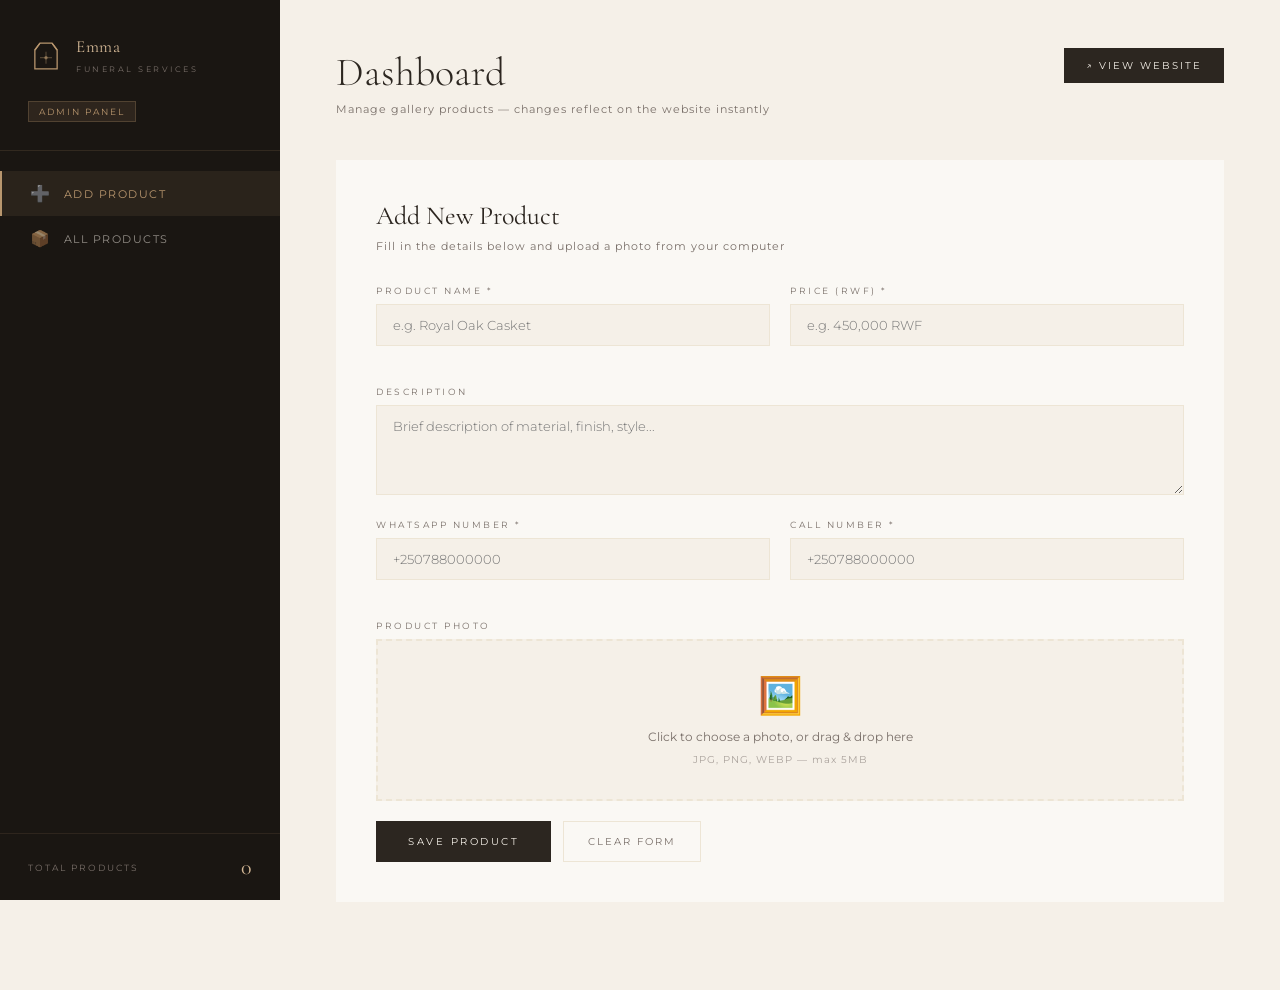
==== admin.html @ 49c73a78 "first commit" ====
<!DOCTYPE html>
<html lang="en">
<head>
<meta charset="UTF-8">
<meta name="viewport" content="width=device-width, initial-scale=1.0">
<title>Admin — Emma Funeral Services</title>
<link href="https://fonts.googleapis.com/css2?family=Cormorant+Garamond:ital,wght@0,300;0,400;0,600;1,300;1,400&family=Montserrat:wght@300;400;500;600&display=swap" rel="stylesheet">
<link rel="stylesheet" href="admin.css">
</head>
<body>

<!-- SIDEBAR -->
<aside>
  <div class="sidebar-top">
    <div class="sidebar-logo">
      <svg viewBox="0 0 42 42" fill="none" xmlns="http://www.w3.org/2000/svg">
        <path d="M14 6 L28 6 L34 14 L34 36 L8 36 L8 14 Z" fill="none" stroke="#b8966e" stroke-width="1.5"/>
        <path d="M8 14 L14 6" stroke="#b8966e" stroke-width="1.5"/>
        <path d="M28 6 L34 14" stroke="#b8966e" stroke-width="1.5"/>
        <line x1="21" y1="16" x2="21" y2="30" stroke="#b8966e" stroke-width="1" opacity="0.5"/>
        <line x1="14" y1="23" x2="28" y2="23" stroke="#b8966e" stroke-width="1" opacity="0.5"/>
        <circle cx="21" cy="23" r="2" fill="#b8966e" opacity="0.6"/>
      </svg>
      <div class="sidebar-logo-text">
        <span>Emma</span>
        <span>Funeral Services</span>
      </div>
    </div>
    <div class="sidebar-badge">Admin Panel</div>
  </div>

  <nav class="sidebar-nav">
    <div class="sidebar-nav-item active" onclick="switchSection('add')"><span>➕</span> Add Product</div>
    <div class="sidebar-nav-item" onclick="switchSection('list')"><span>📦</span> All Products</div>
  </nav>

  <div class="sidebar-stats">
    <div class="stat-row">
      <span class="stat-label">Total Products</span>
      <span class="stat-val" id="stat-count">0</span>
    </div>
  </div>
</aside>

<!-- MAIN -->
<main>
  <div class="main-header">
    <div>
      <h1>Dashboard</h1>
      <p>Manage gallery products — changes reflect on the website instantly</p>
    </div>
    <a class="view-site-btn" href="index.html" target="_blank">↗ View Website</a>
  </div>

  <!-- ADD PRODUCT SECTION -->
  <div class="section active" id="section-add">
    <div class="form-card">
      <h2>Add New Product</h2>
      <p class="subtitle">Fill in the details below and upload a photo from your computer</p>

      <div class="form-row">
        <div class="fg"><label>Product Name *</label><input type="text" id="f-name" placeholder="e.g. Royal Oak Casket"></div>
        <div class="fg"><label>Price (RWF) *</label><input type="text" id="f-price" placeholder="e.g. 450,000 RWF"></div>
      </div>

      <div class="fg"><label>Description</label><textarea id="f-desc" placeholder="Brief description of material, finish, style..."></textarea></div>

      <div class="form-row">
        <div class="fg"><label>WhatsApp Number *</label><input type="text" id="f-wa" placeholder="+250788000000"></div>
        <div class="fg"><label>Call Number *</label><input type="text" id="f-tel" placeholder="+250788000000"></div>
      </div>

      <div class="fg">
        <label>Product Photo</label>
        <div class="img-upload-area" id="upload-area">
          <input type="file" id="f-img" accept="image/*" onchange="handleImageUpload(this)">
          <span class="img-upload-icon">🖼️</span>
          <p>Click to choose a photo, or drag &amp; drop here</p>
          <small>JPG, PNG, WEBP — max 5MB</small>
        </div>
        <div class="img-preview-wrap" id="preview-wrap">
          <img id="preview-img" src="" alt="Preview">
          <button class="img-remove-btn" onclick="clearImage()">✕</button>
        </div>
      </div>

      <div class="form-actions">
        <button class="btn-save" onclick="saveProduct()">Save Product</button>
        <button class="btn-clear" onclick="clearForm()">Clear Form</button>
      </div>
      <div class="toast" id="toast"></div>
    </div>
  </div>

  <!-- PRODUCT LIST SECTION -->
  <div class="section" id="section-list">
    <div class="products-table">
      <div class="products-table-head">
        <div>Photo</div>
        <div>Name</div>
        <div>Price</div>
        <div>Contact</div>
        <div>Actions</div>
      </div>
      <div id="product-rows"></div>
    </div>
  </div>
</main>

<script>
  let imgBase64 = null;

  // ── Storage ──
  function getProducts() { return JSON.parse(localStorage.getItem('emma_products') || '[]'); }
  function saveProducts(arr) { localStorage.setItem('emma_products', JSON.stringify(arr)); updateStats(); }
  function updateStats() { document.getElementById('stat-count').textContent = getProducts().length; }

  // ── Sidebar ──
  function switchSection(id) {
    document.querySelectorAll('.sidebar-nav-item').forEach(el => el.classList.remove('active'));
    document.querySelectorAll('.section').forEach(el => el.classList.remove('active'));
    event.currentTarget.classList.add('active');
    document.getElementById('section-' + id).classList.add('active');
    if (id === 'list') renderList();
  }

  // ── Image Upload ──
  function handleImageUpload(input) {
    const file = input.files[0];
    if (!file) return;
    if (file.size > 5 * 1024 * 1024) { showToast('Image too large — max 5MB.', 'error'); return; }
    const reader = new FileReader();
    reader.onload = e => {
      imgBase64 = e.target.result;
      document.getElementById('preview-img').src = imgBase64;
      document.getElementById('preview-wrap').style.display = 'block';
      document.getElementById('upload-area').style.display = 'none';
    };
    reader.readAsDataURL(file);
  }

  function clearImage() {
    imgBase64 = null;
    document.getElementById('f-img').value = '';
    document.getElementById('preview-wrap').style.display = 'none';
    document.getElementById('upload-area').style.display = 'block';
  }

  // ── Add Product ──
  function saveProduct() {
    const name  = document.getElementById('f-name').value.trim();
    const price = document.getElementById('f-price').value.trim();
    const desc  = document.getElementById('f-desc').value.trim();
    const wa    = document.getElementById('f-wa').value.trim();
    const tel   = document.getElementById('f-tel').value.trim();

    if (!name || !price) { showToast('Name and Price are required.', 'error'); return; }
    if (!wa || !tel)      { showToast('Please enter WhatsApp and Call numbers.', 'error'); return; }

    const products = getProducts();
    products.push({ name, price, desc, img: imgBase64 || null, wa, tel, id: Date.now() });
    saveProducts(products);
    showToast('✓  Product saved successfully!', 'success');
    clearForm();
  }

  function clearForm() {
    ['f-name','f-price','f-desc','f-wa','f-tel'].forEach(id => document.getElementById(id).value = '');
    clearImage();
  }

  function showToast(msg, type) {
    const t = document.getElementById('toast');
    t.textContent = msg;
    t.className = 'toast ' + type;
    t.style.display = 'block';
    setTimeout(() => t.style.display = 'none', 3500);
  }

  // ── Product List ──
  function renderList() {
    const products = getProducts();
    const container = document.getElementById('product-rows');
    if (!products.length) {
      container.innerHTML = '<div class="empty-list"><p>No products added yet.</p></div>';
      return;
    }
    container.innerHTML = products.map((p, i) => `
      <div class="product-row">
        <div>${p.img ? `<img class="product-thumb" src="${p.img}" alt="${p.name}">` : '<div class="product-thumb-empty">⚰</div>'}</div>
        <div class="row-name">${p.name}<small>${p.desc ? p.desc.slice(0, 60) + (p.desc.length > 60 ? '…' : '') : '—'}</small></div>
        <div class="row-price">${p.price}</div>
        <div class="row-contact">📞 ${p.tel}<br>💬 ${p.wa}</div>
        <div class="row-actions"><button class="del-btn" onclick="deleteProduct(${i})">Delete</button></div>
      </div>`).join('');
  }

  function deleteProduct(i) {
    if (!confirm('Delete this product? This cannot be undone.')) return;
    const products = getProducts();
    products.splice(i, 1);
    saveProducts(products);
    renderList();
  }

  // drag & drop
  const ua = document.getElementById('upload-area');
  ua.addEventListener('dragover', e => { e.preventDefault(); ua.classList.add('drag-over'); });
  ua.addEventListener('dragleave', () => ua.classList.remove('drag-over'));
  ua.addEventListener('drop', e => {
    e.preventDefault(); ua.classList.remove('drag-over');
    const file = e.dataTransfer.files[0];
    if (file && file.type.startsWith('image/')) {
      const input = document.getElementById('f-img');
      const dt = new DataTransfer(); dt.items.add(file); input.files = dt.files;
      handleImageUpload(input);
    }
  });

  updateStats();
</script>
</body>
</html>
---- admin.css ----
:root {
    --ink: #1a1612; --charcoal: #2c2620; --warm: #3d342b;
    --gold: #b8966e; --gold-light: #d4b896;
    --ivory: #f5f0e8; --ivory-dark: #ede5d5;
    --gray: #7a706a; --white: #faf8f4;
    --red: #a0342a; --green: #3a7a52;
  }
  * { margin:0; padding:0; box-sizing:border-box; }
  body { font-family:'Montserrat',sans-serif; background:var(--ivory); color:var(--ink); min-height:100vh; display:grid; grid-template-columns:280px 1fr; }

  /* SIDEBAR */
  aside {
    background:var(--ink);
    display:flex; flex-direction:column;
    min-height:100vh; position:sticky; top:0; height:100vh; overflow-y:auto;
  }
  .sidebar-top { padding:36px 28px 28px; border-bottom:1px solid rgba(184,150,110,.15); }
  .sidebar-logo { display:flex; align-items:center; gap:12px; margin-bottom:24px; }
  .sidebar-logo svg { width:36px; height:36px; flex-shrink:0; }
  .sidebar-logo-text span:first-child { display:block; font-family:'Cormorant Garamond',serif; font-size:17px; color:var(--gold-light); letter-spacing:.5px; }
  .sidebar-logo-text span:last-child { font-size:8px; letter-spacing:2.5px; color:var(--gray); text-transform:uppercase; }
  .sidebar-badge { display:inline-block; padding:4px 10px; background:rgba(184,150,110,.12); border:1px solid rgba(184,150,110,.25); font-size:9px; letter-spacing:2px; text-transform:uppercase; color:var(--gold); }

  .sidebar-nav { padding:20px 0; flex:1; }
  .sidebar-nav-item { display:flex; align-items:center; gap:12px; padding:13px 28px; font-size:11px; letter-spacing:1.5px; text-transform:uppercase; color:rgba(245,240,232,.55); cursor:pointer; transition:background .2s,color .2s; border-left:2px solid transparent; }
  .sidebar-nav-item:hover { background:rgba(184,150,110,.06); color:var(--ivory); }
  .sidebar-nav-item.active { background:rgba(184,150,110,.1); color:var(--gold); border-left-color:var(--gold); }
  .sidebar-nav-item span { font-size:16px; }

  .sidebar-stats { padding:20px 28px; border-top:1px solid rgba(184,150,110,.12); }
  .stat-row { display:flex; justify-content:space-between; align-items:center; margin-bottom:12px; }
  .stat-row:last-child { margin-bottom:0; }
  .stat-label { font-size:9px; letter-spacing:2px; text-transform:uppercase; color:var(--gray); }
  .stat-val { font-family:'Cormorant Garamond',serif; font-size:22px; color:var(--gold-light); }

  /* MAIN */
  main { padding:48px 56px; }
  .main-header { display:flex; align-items:flex-start; justify-content:space-between; margin-bottom:44px; }
  .main-header h1 { font-family:'Cormorant Garamond',serif; font-size:40px; font-weight:300; color:var(--charcoal); }
  .main-header p { font-size:11px; color:var(--gray); letter-spacing:1px; margin-top:6px; }
  .view-site-btn { padding:11px 22px; background:var(--charcoal); color:var(--ivory); border:none; font-family:'Montserrat',sans-serif; font-size:10px; letter-spacing:2px; text-transform:uppercase; cursor:pointer; text-decoration:none; display:inline-block; transition:background .2s; }
  .view-site-btn:hover { background:var(--ink); }

  /* SECTIONS */
  .section { display:none; }
  .section.active { display:block; }

  /* ADD PRODUCT FORM */
  .form-card { background:var(--white); padding:40px; margin-bottom:40px; }
  .form-card h2 { font-family:'Cormorant Garamond',serif; font-size:26px; font-weight:400; color:var(--charcoal); margin-bottom:8px; }
  .form-card .subtitle { font-size:11px; color:var(--gray); letter-spacing:1px; margin-bottom:32px; }
  .form-row { display:grid; grid-template-columns:1fr 1fr; gap:20px; margin-bottom:20px; }
  .fg { margin-bottom:20px; }
  .fg label { display:block; font-size:9px; letter-spacing:2.5px; text-transform:uppercase; color:var(--gray); margin-bottom:8px; }
  .fg input,.fg textarea { width:100%; padding:12px 16px; background:var(--ivory); border:1px solid var(--ivory-dark); font-family:'Montserrat',sans-serif; font-size:13px; color:var(--ink); outline:none; transition:border-color .2s; font-weight:300; }
  .fg input:focus,.fg textarea:focus { border-color:var(--gold); background:var(--white); }
  .fg textarea { min-height:90px; resize:vertical; }

  /* IMAGE UPLOAD */
  .img-upload-area { border:2px dashed var(--ivory-dark); padding:32px; text-align:center; cursor:pointer; transition:border-color .25s,background .25s; position:relative; background:var(--ivory); }
  .img-upload-area:hover,.img-upload-area.drag-over { border-color:var(--gold); background:rgba(184,150,110,.05); }
  .img-upload-area input[type=file] { position:absolute; inset:0; opacity:0; cursor:pointer; width:100%; height:100%; }
  .img-upload-icon { font-size:36px; margin-bottom:12px; display:block; }
  .img-upload-area p { font-size:12px; color:var(--gray); margin-bottom:4px; }
  .img-upload-area small { font-size:10px; color:rgba(122,112,106,.6); letter-spacing:1px; }
  .img-preview-wrap { margin-top:16px; display:none; position:relative; }
  .img-preview-wrap img { width:100%; max-height:220px; object-fit:cover; display:block; }
  .img-remove-btn { position:absolute; top:8px; right:8px; background:rgba(26,22,18,.7); color:#fff; border:none; width:28px; height:28px; font-size:14px; cursor:pointer; display:flex; align-items:center; justify-content:center; }

  .form-actions { display:flex; gap:12px; margin-top:8px; }
  .btn-save { padding:13px 32px; background:var(--charcoal); color:var(--ivory); border:none; font-family:'Montserrat',sans-serif; font-size:10px; letter-spacing:2.5px; text-transform:uppercase; cursor:pointer; transition:background .25s; }
  .btn-save:hover { background:var(--ink); }
  .btn-clear { padding:13px 24px; background:transparent; color:var(--gray); border:1px solid var(--ivory-dark); font-family:'Montserrat',sans-serif; font-size:10px; letter-spacing:2px; text-transform:uppercase; cursor:pointer; transition:border-color .2s,color .2s; }
  .btn-clear:hover { border-color:var(--gray); color:var(--ink); }

  .toast { display:none; padding:13px 18px; font-size:12px; margin-top:16px; border-left:3px solid; }
  .toast.success { background:rgba(58,122,82,.1); border-color:var(--green); color:var(--green); }
  .toast.error { background:rgba(160,52,42,.1); border-color:var(--red); color:var(--red); }

  /* PRODUCT LIST */
  .products-table { background:var(--white); overflow:hidden; }
  .products-table-head { display:grid; grid-template-columns:70px 1fr 140px 160px 100px; gap:0; background:var(--charcoal); padding:14px 20px; font-size:9px; letter-spacing:2px; text-transform:uppercase; color:rgba(245,240,232,.5); }
  .product-row { display:grid; grid-template-columns:70px 1fr 140px 160px 100px; gap:0; padding:16px 20px; border-bottom:1px solid var(--ivory-dark); align-items:center; transition:background .2s; }
  .product-row:hover { background:var(--ivory); }
  .product-row:last-child { border-bottom:none; }
  .product-thumb { width:52px; height:52px; object-fit:cover; background:var(--ivory-dark); display:block; }
  .product-thumb-empty { width:52px; height:52px; background:var(--ivory-dark); display:flex; align-items:center; justify-content:center; font-size:22px; color:rgba(122,112,106,.3); }
  .row-name { font-family:'Cormorant Garamond',serif; font-size:17px; color:var(--charcoal); padding-right:12px; }
  .row-name small { display:block; font-family:'Montserrat',sans-serif; font-size:10px; color:var(--gray); font-weight:300; margin-top:2px; }
  .row-price { font-size:12px; color:var(--gold); font-weight:500; }
  .row-contact { font-size:10px; color:var(--gray); line-height:1.7; font-weight:300; }
  .row-actions { display:flex; gap:8px; }
  .del-btn { padding:7px 14px; background:transparent; border:1px solid rgba(160,52,42,.3); color:var(--red); font-size:10px; letter-spacing:1px; text-transform:uppercase; cursor:pointer; font-family:'Montserrat',sans-serif; transition:background .2s,color .2s; }
  .del-btn:hover { background:var(--red); color:#fff; border-color:var(--red); }

  .empty-list { padding:60px; text-align:center; }
  .empty-list p { font-family:'Cormorant Garamond',serif; font-size:20px; font-style:italic; color:var(--gray); }
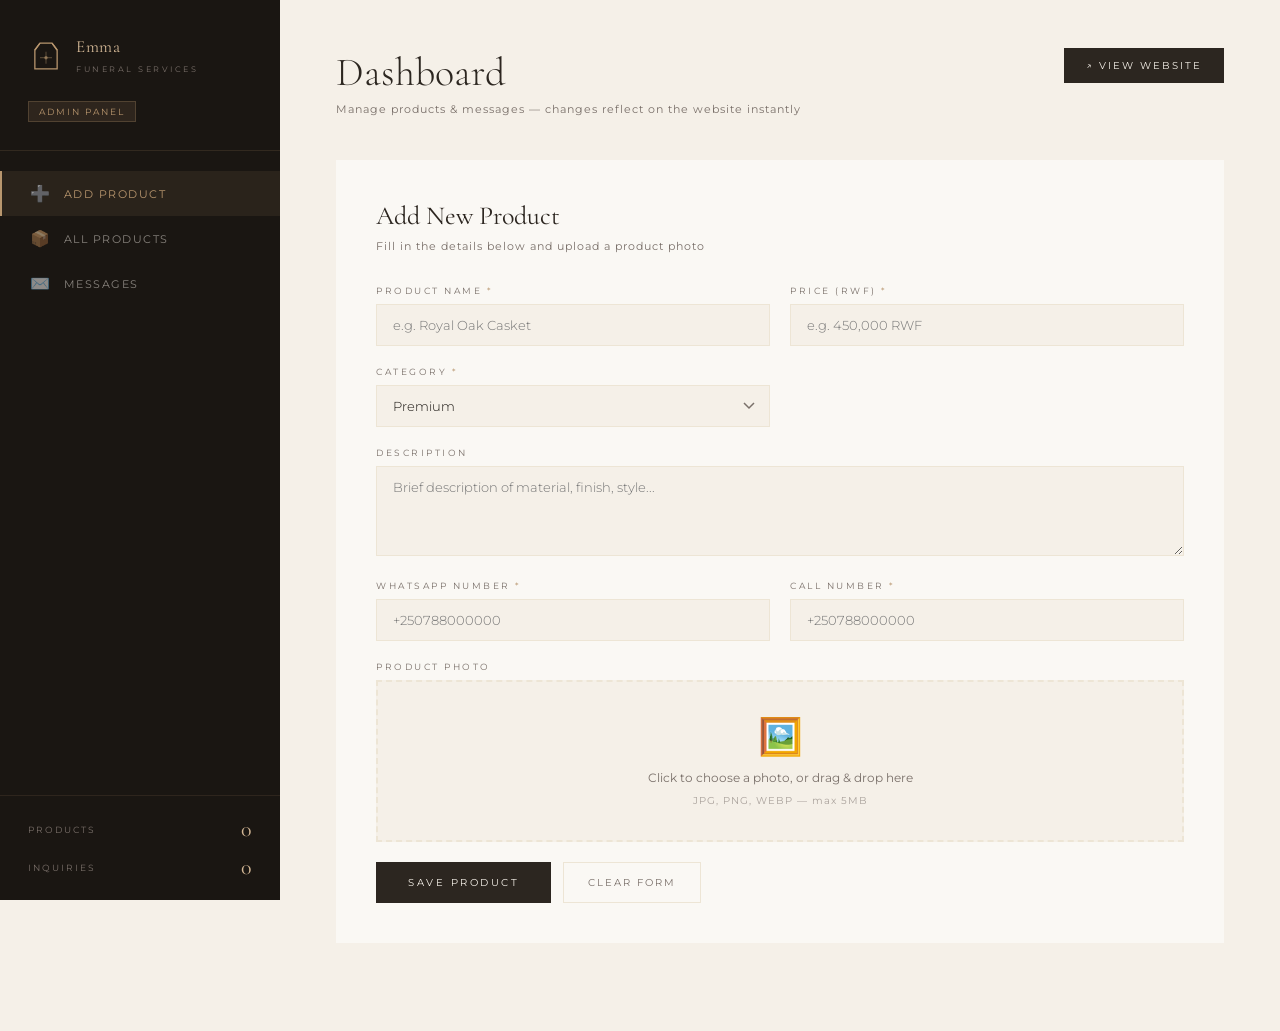
==== commit da388c1c: "Updated website with full functionality" ====
--- a/admin.html
+++ b/admin.html
@@ -9,7 +9,7 @@
 </head>
 <body>
 
-<!-- SIDEBAR -->
+<!-- ════════ SIDEBAR ════════ -->
 <aside>
   <div class="sidebar-top">
     <div class="sidebar-logo">
@@ -30,44 +30,83 @@
   </div>
 
   <nav class="sidebar-nav">
-    <div class="sidebar-nav-item active" onclick="switchSection('add')"><span>➕</span> Add Product</div>
-    <div class="sidebar-nav-item" onclick="switchSection('list')"><span>📦</span> All Products</div>
+    <div class="sidebar-nav-item active" data-section="add" onclick="switchSection('add', this)">
+      <span>➕</span> Add Product
+    </div>
+    <div class="sidebar-nav-item" data-section="list" onclick="switchSection('list', this)">
+      <span>📦</span> All Products
+    </div>
+    <div class="sidebar-nav-item" data-section="messages" onclick="switchSection('messages', this)">
+      <span>✉️</span> Messages
+      <span class="msg-badge" id="msg-badge" style="display:none"></span>
+    </div>
   </nav>
 
   <div class="sidebar-stats">
     <div class="stat-row">
-      <span class="stat-label">Total Products</span>
+      <span class="stat-label">Products</span>
       <span class="stat-val" id="stat-count">0</span>
     </div>
+    <div class="stat-row">
+      <span class="stat-label">Inquiries</span>
+      <span class="stat-val" id="stat-msgs">0</span>
+    </div>
   </div>
 </aside>
 
-<!-- MAIN -->
+<!-- ════════ MAIN ════════ -->
 <main>
   <div class="main-header">
     <div>
       <h1>Dashboard</h1>
-      <p>Manage gallery products — changes reflect on the website instantly</p>
+      <p>Manage products &amp; messages — changes reflect on the website instantly</p>
     </div>
     <a class="view-site-btn" href="index.html" target="_blank">↗ View Website</a>
   </div>
 
-  <!-- ADD PRODUCT SECTION -->
+  <!-- ── ADD PRODUCT ── -->
   <div class="section active" id="section-add">
     <div class="form-card">
       <h2>Add New Product</h2>
-      <p class="subtitle">Fill in the details below and upload a photo from your computer</p>
+      <p class="subtitle">Fill in the details below and upload a product photo</p>
 
       <div class="form-row">
-        <div class="fg"><label>Product Name *</label><input type="text" id="f-name" placeholder="e.g. Royal Oak Casket"></div>
-        <div class="fg"><label>Price (RWF) *</label><input type="text" id="f-price" placeholder="e.g. 450,000 RWF"></div>
-      </div>
-
-      <div class="fg"><label>Description</label><textarea id="f-desc" placeholder="Brief description of material, finish, style..."></textarea></div>
+        <div class="fg">
+          <label>Product Name <span class="req">*</span></label>
+          <input type="text" id="f-name" placeholder="e.g. Royal Oak Casket">
+        </div>
+        <div class="fg">
+          <label>Price (RWF) <span class="req">*</span></label>
+          <input type="text" id="f-price" placeholder="e.g. 450,000 RWF">
+        </div>
+      </div>
 
       <div class="form-row">
-        <div class="fg"><label>WhatsApp Number *</label><input type="text" id="f-wa" placeholder="+250788000000"></div>
-        <div class="fg"><label>Call Number *</label><input type="text" id="f-tel" placeholder="+250788000000"></div>
+        <div class="fg">
+          <label>Category <span class="req">*</span></label>
+          <select id="f-category">
+            <option value="standard">Standard</option>
+            <option value="premium" selected>Premium</option>
+            <option value="luxury">Luxury</option>
+          </select>
+        </div>
+        <div class="fg"><!-- spacer --></div>
+      </div>
+
+      <div class="fg">
+        <label>Description</label>
+        <textarea id="f-desc" placeholder="Brief description of material, finish, style..."></textarea>
+      </div>
+
+      <div class="form-row">
+        <div class="fg">
+          <label>WhatsApp Number <span class="req">*</span></label>
+          <input type="text" id="f-wa" placeholder="+250788000000">
+        </div>
+        <div class="fg">
+          <label>Call Number <span class="req">*</span></label>
+          <input type="text" id="f-tel" placeholder="+250788000000">
+        </div>
       </div>
 
       <div class="fg">
@@ -92,12 +131,13 @@
     </div>
   </div>
 
-  <!-- PRODUCT LIST SECTION -->
+  <!-- ── PRODUCT LIST ── -->
   <div class="section" id="section-list">
     <div class="products-table">
       <div class="products-table-head">
         <div>Photo</div>
         <div>Name</div>
+        <div>Category</div>
         <div>Price</div>
         <div>Contact</div>
         <div>Actions</div>
@@ -105,119 +145,235 @@
       <div id="product-rows"></div>
     </div>
   </div>
+
+  <!-- ── MESSAGES ── -->
+  <div class="section" id="section-messages">
+    <div class="form-card">
+      <h2>Customer Inquiries</h2>
+      <p class="subtitle">Messages submitted via the website contact form</p>
+      <div id="messages-list"></div>
+    </div>
+  </div>
 </main>
 
 <script>
-  let imgBase64 = null;
-
-  // ── Storage ──
-  function getProducts() { return JSON.parse(localStorage.getItem('emma_products') || '[]'); }
-  function saveProducts(arr) { localStorage.setItem('emma_products', JSON.stringify(arr)); updateStats(); }
-  function updateStats() { document.getElementById('stat-count').textContent = getProducts().length; }
-
-  // ── Sidebar ──
-  function switchSection(id) {
-    document.querySelectorAll('.sidebar-nav-item').forEach(el => el.classList.remove('active'));
-    document.querySelectorAll('.section').forEach(el => el.classList.remove('active'));
-    event.currentTarget.classList.add('active');
-    document.getElementById('section-' + id).classList.add('active');
-    if (id === 'list') renderList();
-  }
-
-  // ── Image Upload ──
-  function handleImageUpload(input) {
-    const file = input.files[0];
-    if (!file) return;
-    if (file.size > 5 * 1024 * 1024) { showToast('Image too large — max 5MB.', 'error'); return; }
-    const reader = new FileReader();
-    reader.onload = e => {
-      imgBase64 = e.target.result;
-      document.getElementById('preview-img').src = imgBase64;
-      document.getElementById('preview-wrap').style.display = 'block';
-      document.getElementById('upload-area').style.display = 'none';
-    };
-    reader.readAsDataURL(file);
-  }
-
-  function clearImage() {
-    imgBase64 = null;
-    document.getElementById('f-img').value = '';
-    document.getElementById('preview-wrap').style.display = 'none';
-    document.getElementById('upload-area').style.display = 'block';
-  }
-
-  // ── Add Product ──
-  function saveProduct() {
-    const name  = document.getElementById('f-name').value.trim();
-    const price = document.getElementById('f-price').value.trim();
-    const desc  = document.getElementById('f-desc').value.trim();
-    const wa    = document.getElementById('f-wa').value.trim();
-    const tel   = document.getElementById('f-tel').value.trim();
-
-    if (!name || !price) { showToast('Name and Price are required.', 'error'); return; }
-    if (!wa || !tel)      { showToast('Please enter WhatsApp and Call numbers.', 'error'); return; }
-
-    const products = getProducts();
-    products.push({ name, price, desc, img: imgBase64 || null, wa, tel, id: Date.now() });
-    saveProducts(products);
-    showToast('✓  Product saved successfully!', 'success');
-    clearForm();
-  }
-
-  function clearForm() {
-    ['f-name','f-price','f-desc','f-wa','f-tel'].forEach(id => document.getElementById(id).value = '');
-    clearImage();
-  }
-
-  function showToast(msg, type) {
-    const t = document.getElementById('toast');
-    t.textContent = msg;
-    t.className = 'toast ' + type;
-    t.style.display = 'block';
-    setTimeout(() => t.style.display = 'none', 3500);
-  }
-
-  // ── Product List ──
-  function renderList() {
-    const products = getProducts();
-    const container = document.getElementById('product-rows');
-    if (!products.length) {
-      container.innerHTML = '<div class="empty-list"><p>No products added yet.</p></div>';
-      return;
-    }
-    container.innerHTML = products.map((p, i) => `
-      <div class="product-row">
-        <div>${p.img ? `<img class="product-thumb" src="${p.img}" alt="${p.name}">` : '<div class="product-thumb-empty">⚰</div>'}</div>
-        <div class="row-name">${p.name}<small>${p.desc ? p.desc.slice(0, 60) + (p.desc.length > 60 ? '…' : '') : '—'}</small></div>
-        <div class="row-price">${p.price}</div>
-        <div class="row-contact">📞 ${p.tel}<br>💬 ${p.wa}</div>
-        <div class="row-actions"><button class="del-btn" onclick="deleteProduct(${i})">Delete</button></div>
-      </div>`).join('');
-  }
-
-  function deleteProduct(i) {
-    if (!confirm('Delete this product? This cannot be undone.')) return;
-    const products = getProducts();
-    products.splice(i, 1);
-    saveProducts(products);
-    renderList();
-  }
-
-  // drag & drop
-  const ua = document.getElementById('upload-area');
-  ua.addEventListener('dragover', e => { e.preventDefault(); ua.classList.add('drag-over'); });
-  ua.addEventListener('dragleave', () => ua.classList.remove('drag-over'));
-  ua.addEventListener('drop', e => {
-    e.preventDefault(); ua.classList.remove('drag-over');
-    const file = e.dataTransfer.files[0];
-    if (file && file.type.startsWith('image/')) {
-      const input = document.getElementById('f-img');
-      const dt = new DataTransfer(); dt.items.add(file); input.files = dt.files;
-      handleImageUpload(input);
-    }
+/* ══════════════════════════════════════════════
+   Admin JS — Emma Funeral Services
+══════════════════════════════════════════════ */
+
+let imgBase64 = null;
+
+/* ── Storage ── */
+function getProducts() {
+  return JSON.parse(localStorage.getItem('emma_products') || '[]');
+}
+function saveProducts(arr) {
+  localStorage.setItem('emma_products', JSON.stringify(arr));
+  updateStats();
+}
+
+function getMessages() {
+  return JSON.parse(localStorage.getItem('emma_messages') || '[]');
+}
+
+/* ── Stats ── */
+function updateStats() {
+  const prods = getProducts();
+  const msgs  = getMessages();
+  const unread = msgs.filter(m => !m.read).length;
+
+  document.getElementById('stat-count').textContent = prods.length;
+  document.getElementById('stat-msgs').textContent  = msgs.length;
+
+  const badge = document.getElementById('msg-badge');
+  if (unread > 0) {
+    badge.textContent = unread;
+    badge.style.display = 'inline-block';
+  } else {
+    badge.style.display = 'none';
+  }
+}
+
+/* ── Sidebar Navigation ── */
+function switchSection(id, el) {
+  document.querySelectorAll('.sidebar-nav-item').forEach(i => i.classList.remove('active'));
+  document.querySelectorAll('.section').forEach(s => s.classList.remove('active'));
+  el.classList.add('active');
+  document.getElementById('section-' + id).classList.add('active');
+  if (id === 'list')     renderList();
+  if (id === 'messages') renderMessages();
+}
+
+/* ── Image Upload ── */
+function handleImageUpload(input) {
+  const file = input.files[0];
+  if (!file) return;
+  if (file.size > 5 * 1024 * 1024) {
+    showToast('Image too large — max 5MB.', 'error');
+    return;
+  }
+  const reader = new FileReader();
+  reader.onload = e => {
+    imgBase64 = e.target.result;
+    document.getElementById('preview-img').src = imgBase64;
+    document.getElementById('preview-wrap').style.display = 'block';
+    document.getElementById('upload-area').style.display = 'none';
+  };
+  reader.readAsDataURL(file);
+}
+
+function clearImage() {
+  imgBase64 = null;
+  document.getElementById('f-img').value = '';
+  document.getElementById('preview-wrap').style.display = 'none';
+  document.getElementById('upload-area').style.display = 'block';
+}
+
+/* ── Validation ── */
+function validatePhone(val) {
+  return /^[\d\s\+\-]{7,}$/.test(val);
+}
+
+/* ── Save Product ── */
+function saveProduct() {
+  const name     = document.getElementById('f-name').value.trim();
+  const price    = document.getElementById('f-price').value.trim();
+  const desc     = document.getElementById('f-desc').value.trim();
+  const category = document.getElementById('f-category').value;
+  const wa       = document.getElementById('f-wa').value.trim();
+  const tel      = document.getElementById('f-tel').value.trim();
+
+  // Validation
+  if (!name)                    { showToast('Product name is required.', 'error'); return; }
+  if (!price)                   { showToast('Price is required.', 'error'); return; }
+  if (!wa || !validatePhone(wa)){ showToast('Please enter a valid WhatsApp number.', 'error'); return; }
+  if (!tel || !validatePhone(tel)){ showToast('Please enter a valid call number.', 'error'); return; }
+
+  const products = getProducts();
+  products.push({
+    id: Date.now(),
+    name, price, desc, category,
+    img: imgBase64 || null,
+    wa, tel
   });
-
+  saveProducts(products);
+  showToast('✓  Product saved successfully!', 'success');
+  clearForm();
+}
+
+function clearForm() {
+  ['f-name', 'f-price', 'f-desc', 'f-wa', 'f-tel'].forEach(id => {
+    document.getElementById(id).value = '';
+  });
+  document.getElementById('f-category').value = 'premium';
+  clearImage();
+}
+
+function showToast(msg, type) {
+  const t = document.getElementById('toast');
+  t.textContent = msg;
+  t.className   = 'toast ' + type;
+  t.style.display = 'block';
+  setTimeout(() => t.style.display = 'none', 3500);
+}
+
+/* ── Product List ── */
+function renderList() {
+  const products  = getProducts();
+  const container = document.getElementById('product-rows');
+  if (!products.length) {
+    container.innerHTML = '<div class="empty-list"><p>No products added yet.</p></div>';
+    return;
+  }
+  container.innerHTML = products.map((p, i) => `
+    <div class="product-row">
+      <div>${p.img
+        ? `<img class="product-thumb" src="${p.img}" alt="${p.name}">`
+        : '<div class="product-thumb-empty">⚰</div>'}</div>
+      <div class="row-name">
+        ${p.name}
+        <small>${p.desc ? p.desc.slice(0, 60) + (p.desc.length > 60 ? '…' : '') : '—'}</small>
+      </div>
+      <div class="row-cat">${categoryLabel(p.category)}</div>
+      <div class="row-price">${p.price}</div>
+      <div class="row-contact">📞 ${p.tel}<br>💬 ${p.wa}</div>
+      <div class="row-actions">
+        <button class="del-btn" onclick="deleteProduct(${i})">Delete</button>
+      </div>
+    </div>`).join('');
+}
+
+function categoryLabel(cat) {
+  return { premium: 'Premium', standard: 'Standard', luxury: 'Luxury' }[cat] || '—';
+}
+
+function deleteProduct(i) {
+  if (!confirm('Delete this product? This cannot be undone.')) return;
+  const products = getProducts();
+  products.splice(i, 1);
+  saveProducts(products);
+  renderList();
+}
+
+/* ── Messages ── */
+function renderMessages() {
+  const messages  = getMessages();
+  const container = document.getElementById('messages-list');
+
+  if (!messages.length) {
+    container.innerHTML = '<div class="empty-list"><p>No messages received yet.</p></div>';
+    return;
+  }
+
+  // Mark all as read
+  const updated = messages.map(m => ({ ...m, read: true }));
+  localStorage.setItem('emma_messages', JSON.stringify(updated));
   updateStats();
+
+  container.innerHTML = [...messages].reverse().map((m, i) => `
+    <div class="msg-card ${m.read ? '' : 'msg-unread'}">
+      <div class="msg-meta">
+        <strong>${m.name}</strong>
+        <span class="msg-date">${formatDate(m.date)}</span>
+        ${!m.read ? '<span class="msg-new-badge">New</span>' : ''}
+      </div>
+      <div class="msg-contacts">
+        📞 ${m.phone} &nbsp;|&nbsp; ✉️ ${m.email}
+      </div>
+      <div class="msg-body">${m.message}</div>
+      <div class="msg-actions">
+        <a class="msg-reply-btn" href="tel:${m.phone}">📞 Call</a>
+        <a class="msg-reply-btn" href="mailto:${m.email}">✉️ Email</a>
+      </div>
+    </div>`).join('');
+}
+
+function formatDate(iso) {
+  if (!iso) return '';
+  const d = new Date(iso);
+  return d.toLocaleDateString('en-GB', { day:'numeric', month:'short', year:'numeric' })
+       + ' at ' + d.toLocaleTimeString('en-GB', { hour:'2-digit', minute:'2-digit' });
+}
+
+/* ── Drag & Drop on upload area ── */
+const ua = document.getElementById('upload-area');
+ua.addEventListener('dragover', e => { e.preventDefault(); ua.classList.add('drag-over'); });
+ua.addEventListener('dragleave', () => ua.classList.remove('drag-over'));
+ua.addEventListener('drop', e => {
+  e.preventDefault();
+  ua.classList.remove('drag-over');
+  const file = e.dataTransfer.files[0];
+  if (file && file.type.startsWith('image/')) {
+    const input = document.getElementById('f-img');
+    const dt = new DataTransfer();
+    dt.items.add(file);
+    input.files = dt.files;
+    handleImageUpload(input);
+  }
+});
+
+/* ── Init ── */
+updateStats();
 </script>
 </body>
 </html>
--- a/admin.css
+++ b/admin.css
@@ -1,97 +1,422 @@
- :root {
-    --ink: #1a1612; --charcoal: #2c2620; --warm: #3d342b;
-    --gold: #b8966e; --gold-light: #d4b896;
-    --ivory: #f5f0e8; --ivory-dark: #ede5d5;
-    --gray: #7a706a; --white: #faf8f4;
-    --red: #a0342a; --green: #3a7a52;
+/* ═══════════════════════════════════════════════════════
+   Emma Funeral Services — admin.css
+   Admin panel styles
+═══════════════════════════════════════════════════════ */
+
+:root {
+  --ink: #1a1612; --charcoal: #2c2620; --warm: #3d342b;
+  --gold: #b8966e; --gold-light: #d4b896;
+  --ivory: #f5f0e8; --ivory-dark: #ede5d5;
+  --gray: #7a706a; --white: #faf8f4;
+  --red: #a0342a; --green: #3a7a52;
+  --transition: .25s cubic-bezier(.4,0,.2,1);
+}
+
+* { margin: 0; padding: 0; box-sizing: border-box; }
+
+body {
+  font-family: 'Montserrat', sans-serif;
+  background: var(--ivory);
+  color: var(--ink);
+  min-height: 100vh;
+  display: grid;
+  grid-template-columns: 280px 1fr;
+}
+
+/* ─── SIDEBAR ─── */
+aside {
+  background: var(--ink);
+  display: flex;
+  flex-direction: column;
+  min-height: 100vh;
+  position: sticky;
+  top: 0;
+  height: 100vh;
+  overflow-y: auto;
+}
+
+.sidebar-top {
+  padding: 36px 28px 28px;
+  border-bottom: 1px solid rgba(184,150,110,.15);
+}
+.sidebar-logo { display: flex; align-items: center; gap: 12px; margin-bottom: 24px; }
+.sidebar-logo svg { width: 36px; height: 36px; flex-shrink: 0; }
+.sidebar-logo-text span:first-child {
+  display: block;
+  font-family: 'Cormorant Garamond', serif;
+  font-size: 17px;
+  color: var(--gold-light);
+  letter-spacing: .5px;
+}
+.sidebar-logo-text span:last-child {
+  font-size: 8px;
+  letter-spacing: 2.5px;
+  color: var(--gray);
+  text-transform: uppercase;
+}
+.sidebar-badge {
+  display: inline-block;
+  padding: 4px 10px;
+  background: rgba(184,150,110,.12);
+  border: 1px solid rgba(184,150,110,.25);
+  font-size: 9px;
+  letter-spacing: 2px;
+  text-transform: uppercase;
+  color: var(--gold);
+}
+
+.sidebar-nav { padding: 20px 0; flex: 1; }
+.sidebar-nav-item {
+  display: flex;
+  align-items: center;
+  gap: 12px;
+  padding: 13px 28px;
+  font-size: 11px;
+  letter-spacing: 1.5px;
+  text-transform: uppercase;
+  color: rgba(245,240,232,.5);
+  cursor: pointer;
+  transition: background var(--transition), color var(--transition);
+  border-left: 2px solid transparent;
+  position: relative;
+}
+.sidebar-nav-item:hover { background: rgba(184,150,110,.06); color: var(--ivory); }
+.sidebar-nav-item.active { background: rgba(184,150,110,.1); color: var(--gold); border-left-color: var(--gold); }
+.sidebar-nav-item > span:first-child { font-size: 16px; }
+
+/* Unread message badge */
+.msg-badge {
+  margin-left: auto;
+  background: var(--red);
+  color: #fff;
+  font-size: 9px;
+  font-weight: 600;
+  min-width: 18px;
+  height: 18px;
+  border-radius: 9px;
+  display: inline-flex;
+  align-items: center;
+  justify-content: center;
+  padding: 0 5px;
+}
+
+.sidebar-stats {
+  padding: 20px 28px;
+  border-top: 1px solid rgba(184,150,110,.12);
+}
+.stat-row {
+  display: flex;
+  justify-content: space-between;
+  align-items: center;
+  margin-bottom: 12px;
+}
+.stat-row:last-child { margin-bottom: 0; }
+.stat-label { font-size: 9px; letter-spacing: 2px; text-transform: uppercase; color: var(--gray); }
+.stat-val { font-family: 'Cormorant Garamond', serif; font-size: 22px; color: var(--gold-light); }
+
+/* ─── MAIN ─── */
+main { padding: 48px 56px; }
+
+.main-header {
+  display: flex;
+  align-items: flex-start;
+  justify-content: space-between;
+  margin-bottom: 44px;
+}
+.main-header h1 {
+  font-family: 'Cormorant Garamond', serif;
+  font-size: 40px;
+  font-weight: 300;
+  color: var(--charcoal);
+}
+.main-header p { font-size: 11px; color: var(--gray); letter-spacing: 1px; margin-top: 6px; }
+
+.view-site-btn {
+  padding: 11px 22px;
+  background: var(--charcoal);
+  color: var(--ivory);
+  border: none;
+  font-family: 'Montserrat', sans-serif;
+  font-size: 10px;
+  letter-spacing: 2px;
+  text-transform: uppercase;
+  cursor: pointer;
+  text-decoration: none;
+  display: inline-block;
+  transition: background var(--transition);
+  flex-shrink: 0;
+}
+.view-site-btn:hover { background: var(--ink); }
+
+/* ─── SECTIONS ─── */
+.section { display: none; }
+.section.active { display: block; }
+
+/* ─── FORM CARD ─── */
+.form-card {
+  background: var(--white);
+  padding: 40px;
+  margin-bottom: 40px;
+}
+.form-card h2 {
+  font-family: 'Cormorant Garamond', serif;
+  font-size: 26px;
+  font-weight: 400;
+  color: var(--charcoal);
+  margin-bottom: 8px;
+}
+.form-card .subtitle { font-size: 11px; color: var(--gray); letter-spacing: 1px; margin-bottom: 32px; }
+
+.form-row { display: grid; grid-template-columns: 1fr 1fr; gap: 20px; margin-bottom: 0; }
+
+.fg { margin-bottom: 20px; }
+.fg label { display: block; font-size: 9px; letter-spacing: 2.5px; text-transform: uppercase; color: var(--gray); margin-bottom: 8px; }
+.fg .req { color: var(--gold); }
+
+.fg input,
+.fg textarea,
+.fg select {
+  width: 100%;
+  padding: 12px 16px;
+  background: var(--ivory);
+  border: 1px solid var(--ivory-dark);
+  font-family: 'Montserrat', sans-serif;
+  font-size: 13px;
+  color: var(--ink);
+  outline: none;
+  transition: border-color var(--transition), background var(--transition);
+  font-weight: 300;
+  appearance: none;
+}
+.fg input:focus,
+.fg textarea:focus,
+.fg select:focus { border-color: var(--gold); background: var(--white); }
+.fg textarea { min-height: 90px; resize: vertical; }
+.fg select {
+  background-image: url("data:image/svg+xml,%3Csvg xmlns='http://www.w3.org/2000/svg' width='12' height='8' viewBox='0 0 12 8'%3E%3Cpath d='M1 1l5 5 5-5' stroke='%237a706a' stroke-width='1.5' fill='none'/%3E%3C/svg%3E");
+  background-repeat: no-repeat;
+  background-position: right 14px center;
+  cursor: pointer;
+}
+
+/* ─── IMAGE UPLOAD ─── */
+.img-upload-area {
+  border: 2px dashed var(--ivory-dark);
+  padding: 32px;
+  text-align: center;
+  cursor: pointer;
+  transition: border-color var(--transition), background var(--transition);
+  position: relative;
+  background: var(--ivory);
+}
+.img-upload-area:hover,
+.img-upload-area.drag-over { border-color: var(--gold); background: rgba(184,150,110,.05); }
+.img-upload-area input[type=file] {
+  position: absolute;
+  inset: 0;
+  opacity: 0;
+  cursor: pointer;
+  width: 100%;
+  height: 100%;
+}
+.img-upload-icon { font-size: 36px; margin-bottom: 12px; display: block; }
+.img-upload-area p { font-size: 12px; color: var(--gray); margin-bottom: 4px; }
+.img-upload-area small { font-size: 10px; color: rgba(122,112,106,.6); letter-spacing: 1px; }
+
+.img-preview-wrap { margin-top: 16px; display: none; position: relative; }
+.img-preview-wrap img { width: 100%; max-height: 220px; object-fit: cover; display: block; }
+.img-remove-btn {
+  position: absolute;
+  top: 8px;
+  right: 8px;
+  background: rgba(26,22,18,.7);
+  color: #fff;
+  border: none;
+  width: 28px;
+  height: 28px;
+  font-size: 14px;
+  cursor: pointer;
+  display: flex;
+  align-items: center;
+  justify-content: center;
+  transition: background var(--transition);
+}
+.img-remove-btn:hover { background: var(--ink); }
+
+/* ─── FORM ACTIONS ─── */
+.form-actions { display: flex; gap: 12px; margin-top: 8px; }
+
+.btn-save {
+  padding: 13px 32px;
+  background: var(--charcoal);
+  color: var(--ivory);
+  border: none;
+  font-family: 'Montserrat', sans-serif;
+  font-size: 10px;
+  letter-spacing: 2.5px;
+  text-transform: uppercase;
+  cursor: pointer;
+  transition: background var(--transition);
+}
+.btn-save:hover { background: var(--ink); }
+
+.btn-clear {
+  padding: 13px 24px;
+  background: transparent;
+  color: var(--gray);
+  border: 1px solid var(--ivory-dark);
+  font-family: 'Montserrat', sans-serif;
+  font-size: 10px;
+  letter-spacing: 2px;
+  text-transform: uppercase;
+  cursor: pointer;
+  transition: border-color var(--transition), color var(--transition);
+}
+.btn-clear:hover { border-color: var(--gray); color: var(--ink); }
+
+.toast {
+  display: none;
+  padding: 13px 18px;
+  font-size: 12px;
+  margin-top: 16px;
+  border-left: 3px solid;
+}
+.toast.success { background: rgba(58,122,82,.1); border-color: var(--green); color: var(--green); }
+.toast.error   { background: rgba(160,52,42,.1);  border-color: var(--red);   color: var(--red); }
+
+/* ─── PRODUCT LIST TABLE ─── */
+.products-table { background: var(--white); overflow: hidden; }
+
+.products-table-head {
+  display: grid;
+  grid-template-columns: 70px 1fr 110px 140px 160px 110px;
+  background: var(--charcoal);
+  padding: 14px 20px;
+  font-size: 9px;
+  letter-spacing: 2px;
+  text-transform: uppercase;
+  color: rgba(245,240,232,.5);
+}
+.product-row {
+  display: grid;
+  grid-template-columns: 70px 1fr 110px 140px 160px 110px;
+  padding: 16px 20px;
+  border-bottom: 1px solid var(--ivory-dark);
+  align-items: center;
+  transition: background var(--transition);
+}
+.product-row:hover { background: var(--ivory); }
+.product-row:last-child { border-bottom: none; }
+
+.product-thumb { width: 52px; height: 52px; object-fit: cover; display: block; }
+.product-thumb-empty {
+  width: 52px; height: 52px;
+  background: var(--ivory-dark);
+  display: flex;
+  align-items: center;
+  justify-content: center;
+  font-size: 22px;
+  color: rgba(122,112,106,.3);
+}
+
+.row-name { font-family: 'Cormorant Garamond', serif; font-size: 17px; color: var(--charcoal); padding-right: 12px; }
+.row-name small { display: block; font-family: 'Montserrat', sans-serif; font-size: 10px; color: var(--gray); font-weight: 300; margin-top: 2px; }
+
+.row-cat { font-size: 10px; letter-spacing: 1.5px; text-transform: uppercase; color: var(--gold); }
+.row-price { font-size: 12px; color: var(--gold); font-weight: 500; }
+.row-contact { font-size: 10px; color: var(--gray); line-height: 1.7; font-weight: 300; }
+.row-actions { display: flex; gap: 8px; }
+
+.del-btn {
+  padding: 7px 14px;
+  background: transparent;
+  border: 1px solid rgba(160,52,42,.3);
+  color: var(--red);
+  font-size: 10px;
+  letter-spacing: 1px;
+  text-transform: uppercase;
+  cursor: pointer;
+  font-family: 'Montserrat', sans-serif;
+  transition: background var(--transition), color var(--transition), border-color var(--transition);
+}
+.del-btn:hover { background: var(--red); color: #fff; border-color: var(--red); }
+
+.empty-list { padding: 60px; text-align: center; }
+.empty-list p { font-family: 'Cormorant Garamond', serif; font-size: 20px; font-style: italic; color: var(--gray); }
+
+/* ─── MESSAGES ─── */
+.msg-card {
+  border: 1px solid var(--ivory-dark);
+  padding: 24px;
+  margin-bottom: 16px;
+  background: var(--ivory);
+  transition: background var(--transition);
+}
+.msg-card:last-child { margin-bottom: 0; }
+.msg-card.msg-unread { background: rgba(184,150,110,.06); border-color: rgba(184,150,110,.3); }
+
+.msg-meta {
+  display: flex;
+  align-items: center;
+  gap: 12px;
+  margin-bottom: 8px;
+}
+.msg-meta strong { font-size: 14px; color: var(--charcoal); }
+.msg-date { font-size: 10px; color: var(--gray); letter-spacing: .5px; margin-left: auto; }
+.msg-new-badge {
+  background: var(--gold);
+  color: var(--ink);
+  font-size: 8px;
+  letter-spacing: 2px;
+  text-transform: uppercase;
+  padding: 3px 8px;
+  font-weight: 600;
+}
+
+.msg-contacts { font-size: 11px; color: var(--gray); margin-bottom: 12px; }
+.msg-body { font-size: 13px; color: var(--ink); line-height: 1.8; margin-bottom: 16px; font-weight: 300; }
+
+.msg-actions { display: flex; gap: 10px; }
+.msg-reply-btn {
+  padding: 8px 16px;
+  background: var(--charcoal);
+  color: var(--ivory);
+  font-family: 'Montserrat', sans-serif;
+  font-size: 10px;
+  letter-spacing: 1.5px;
+  text-transform: uppercase;
+  text-decoration: none;
+  display: inline-block;
+  transition: background var(--transition);
+}
+.msg-reply-btn:hover { background: var(--ink); }
+
+/* ─── RESPONSIVE ─── */
+@media (max-width: 1100px) {
+  body { grid-template-columns: 240px 1fr; }
+  main { padding: 36px 36px; }
+}
+
+@media (max-width: 860px) {
+  body { grid-template-columns: 1fr; }
+  aside {
+    position: static;
+    height: auto;
+    flex-direction: row;
+    flex-wrap: wrap;
+    align-items: center;
+    min-height: auto;
   }
-  * { margin:0; padding:0; box-sizing:border-box; }
-  body { font-family:'Montserrat',sans-serif; background:var(--ivory); color:var(--ink); min-height:100vh; display:grid; grid-template-columns:280px 1fr; }
-
-  /* SIDEBAR */
-  aside {
-    background:var(--ink);
-    display:flex; flex-direction:column;
-    min-height:100vh; position:sticky; top:0; height:100vh; overflow-y:auto;
-  }
-  .sidebar-top { padding:36px 28px 28px; border-bottom:1px solid rgba(184,150,110,.15); }
-  .sidebar-logo { display:flex; align-items:center; gap:12px; margin-bottom:24px; }
-  .sidebar-logo svg { width:36px; height:36px; flex-shrink:0; }
-  .sidebar-logo-text span:first-child { display:block; font-family:'Cormorant Garamond',serif; font-size:17px; color:var(--gold-light); letter-spacing:.5px; }
-  .sidebar-logo-text span:last-child { font-size:8px; letter-spacing:2.5px; color:var(--gray); text-transform:uppercase; }
-  .sidebar-badge { display:inline-block; padding:4px 10px; background:rgba(184,150,110,.12); border:1px solid rgba(184,150,110,.25); font-size:9px; letter-spacing:2px; text-transform:uppercase; color:var(--gold); }
-
-  .sidebar-nav { padding:20px 0; flex:1; }
-  .sidebar-nav-item { display:flex; align-items:center; gap:12px; padding:13px 28px; font-size:11px; letter-spacing:1.5px; text-transform:uppercase; color:rgba(245,240,232,.55); cursor:pointer; transition:background .2s,color .2s; border-left:2px solid transparent; }
-  .sidebar-nav-item:hover { background:rgba(184,150,110,.06); color:var(--ivory); }
-  .sidebar-nav-item.active { background:rgba(184,150,110,.1); color:var(--gold); border-left-color:var(--gold); }
-  .sidebar-nav-item span { font-size:16px; }
-
-  .sidebar-stats { padding:20px 28px; border-top:1px solid rgba(184,150,110,.12); }
-  .stat-row { display:flex; justify-content:space-between; align-items:center; margin-bottom:12px; }
-  .stat-row:last-child { margin-bottom:0; }
-  .stat-label { font-size:9px; letter-spacing:2px; text-transform:uppercase; color:var(--gray); }
-  .stat-val { font-family:'Cormorant Garamond',serif; font-size:22px; color:var(--gold-light); }
-
-  /* MAIN */
-  main { padding:48px 56px; }
-  .main-header { display:flex; align-items:flex-start; justify-content:space-between; margin-bottom:44px; }
-  .main-header h1 { font-family:'Cormorant Garamond',serif; font-size:40px; font-weight:300; color:var(--charcoal); }
-  .main-header p { font-size:11px; color:var(--gray); letter-spacing:1px; margin-top:6px; }
-  .view-site-btn { padding:11px 22px; background:var(--charcoal); color:var(--ivory); border:none; font-family:'Montserrat',sans-serif; font-size:10px; letter-spacing:2px; text-transform:uppercase; cursor:pointer; text-decoration:none; display:inline-block; transition:background .2s; }
-  .view-site-btn:hover { background:var(--ink); }
-
-  /* SECTIONS */
-  .section { display:none; }
-  .section.active { display:block; }
-
-  /* ADD PRODUCT FORM */
-  .form-card { background:var(--white); padding:40px; margin-bottom:40px; }
-  .form-card h2 { font-family:'Cormorant Garamond',serif; font-size:26px; font-weight:400; color:var(--charcoal); margin-bottom:8px; }
-  .form-card .subtitle { font-size:11px; color:var(--gray); letter-spacing:1px; margin-bottom:32px; }
-  .form-row { display:grid; grid-template-columns:1fr 1fr; gap:20px; margin-bottom:20px; }
-  .fg { margin-bottom:20px; }
-  .fg label { display:block; font-size:9px; letter-spacing:2.5px; text-transform:uppercase; color:var(--gray); margin-bottom:8px; }
-  .fg input,.fg textarea { width:100%; padding:12px 16px; background:var(--ivory); border:1px solid var(--ivory-dark); font-family:'Montserrat',sans-serif; font-size:13px; color:var(--ink); outline:none; transition:border-color .2s; font-weight:300; }
-  .fg input:focus,.fg textarea:focus { border-color:var(--gold); background:var(--white); }
-  .fg textarea { min-height:90px; resize:vertical; }
-
-  /* IMAGE UPLOAD */
-  .img-upload-area { border:2px dashed var(--ivory-dark); padding:32px; text-align:center; cursor:pointer; transition:border-color .25s,background .25s; position:relative; background:var(--ivory); }
-  .img-upload-area:hover,.img-upload-area.drag-over { border-color:var(--gold); background:rgba(184,150,110,.05); }
-  .img-upload-area input[type=file] { position:absolute; inset:0; opacity:0; cursor:pointer; width:100%; height:100%; }
-  .img-upload-icon { font-size:36px; margin-bottom:12px; display:block; }
-  .img-upload-area p { font-size:12px; color:var(--gray); margin-bottom:4px; }
-  .img-upload-area small { font-size:10px; color:rgba(122,112,106,.6); letter-spacing:1px; }
-  .img-preview-wrap { margin-top:16px; display:none; position:relative; }
-  .img-preview-wrap img { width:100%; max-height:220px; object-fit:cover; display:block; }
-  .img-remove-btn { position:absolute; top:8px; right:8px; background:rgba(26,22,18,.7); color:#fff; border:none; width:28px; height:28px; font-size:14px; cursor:pointer; display:flex; align-items:center; justify-content:center; }
-
-  .form-actions { display:flex; gap:12px; margin-top:8px; }
-  .btn-save { padding:13px 32px; background:var(--charcoal); color:var(--ivory); border:none; font-family:'Montserrat',sans-serif; font-size:10px; letter-spacing:2.5px; text-transform:uppercase; cursor:pointer; transition:background .25s; }
-  .btn-save:hover { background:var(--ink); }
-  .btn-clear { padding:13px 24px; background:transparent; color:var(--gray); border:1px solid var(--ivory-dark); font-family:'Montserrat',sans-serif; font-size:10px; letter-spacing:2px; text-transform:uppercase; cursor:pointer; transition:border-color .2s,color .2s; }
-  .btn-clear:hover { border-color:var(--gray); color:var(--ink); }
-
-  .toast { display:none; padding:13px 18px; font-size:12px; margin-top:16px; border-left:3px solid; }
-  .toast.success { background:rgba(58,122,82,.1); border-color:var(--green); color:var(--green); }
-  .toast.error { background:rgba(160,52,42,.1); border-color:var(--red); color:var(--red); }
-
-  /* PRODUCT LIST */
-  .products-table { background:var(--white); overflow:hidden; }
-  .products-table-head { display:grid; grid-template-columns:70px 1fr 140px 160px 100px; gap:0; background:var(--charcoal); padding:14px 20px; font-size:9px; letter-spacing:2px; text-transform:uppercase; color:rgba(245,240,232,.5); }
-  .product-row { display:grid; grid-template-columns:70px 1fr 140px 160px 100px; gap:0; padding:16px 20px; border-bottom:1px solid var(--ivory-dark); align-items:center; transition:background .2s; }
-  .product-row:hover { background:var(--ivory); }
-  .product-row:last-child { border-bottom:none; }
-  .product-thumb { width:52px; height:52px; object-fit:cover; background:var(--ivory-dark); display:block; }
-  .product-thumb-empty { width:52px; height:52px; background:var(--ivory-dark); display:flex; align-items:center; justify-content:center; font-size:22px; color:rgba(122,112,106,.3); }
-  .row-name { font-family:'Cormorant Garamond',serif; font-size:17px; color:var(--charcoal); padding-right:12px; }
-  .row-name small { display:block; font-family:'Montserrat',sans-serif; font-size:10px; color:var(--gray); font-weight:300; margin-top:2px; }
-  .row-price { font-size:12px; color:var(--gold); font-weight:500; }
-  .row-contact { font-size:10px; color:var(--gray); line-height:1.7; font-weight:300; }
-  .row-actions { display:flex; gap:8px; }
-  .del-btn { padding:7px 14px; background:transparent; border:1px solid rgba(160,52,42,.3); color:var(--red); font-size:10px; letter-spacing:1px; text-transform:uppercase; cursor:pointer; font-family:'Montserrat',sans-serif; transition:background .2s,color .2s; }
-  .del-btn:hover { background:var(--red); color:#fff; border-color:var(--red); }
-
-  .empty-list { padding:60px; text-align:center; }
-  .empty-list p { font-family:'Cormorant Garamond',serif; font-size:20px; font-style:italic; color:var(--gray); }+  .sidebar-top { padding: 20px 24px; border-bottom: none; border-right: 1px solid rgba(184,150,110,.15); }
+  .sidebar-nav { display: flex; flex-direction: row; padding: 0; gap: 0; }
+  .sidebar-nav-item { padding: 20px 16px; border-left: none; border-bottom: 2px solid transparent; font-size: 10px; }
+  .sidebar-nav-item.active { border-left: none; border-bottom-color: var(--gold); }
+  .sidebar-stats { display: none; }
+  main { padding: 28px 24px; }
+  .main-header { flex-direction: column; gap: 16px; }
+  .form-row { grid-template-columns: 1fr; }
+  .products-table-head { display: none; }
+  .product-row { grid-template-columns: 60px 1fr; gap: 8px; }
+  .row-cat, .row-price, .row-contact { display: none; }
+  .row-actions { grid-column: 2; }
+}
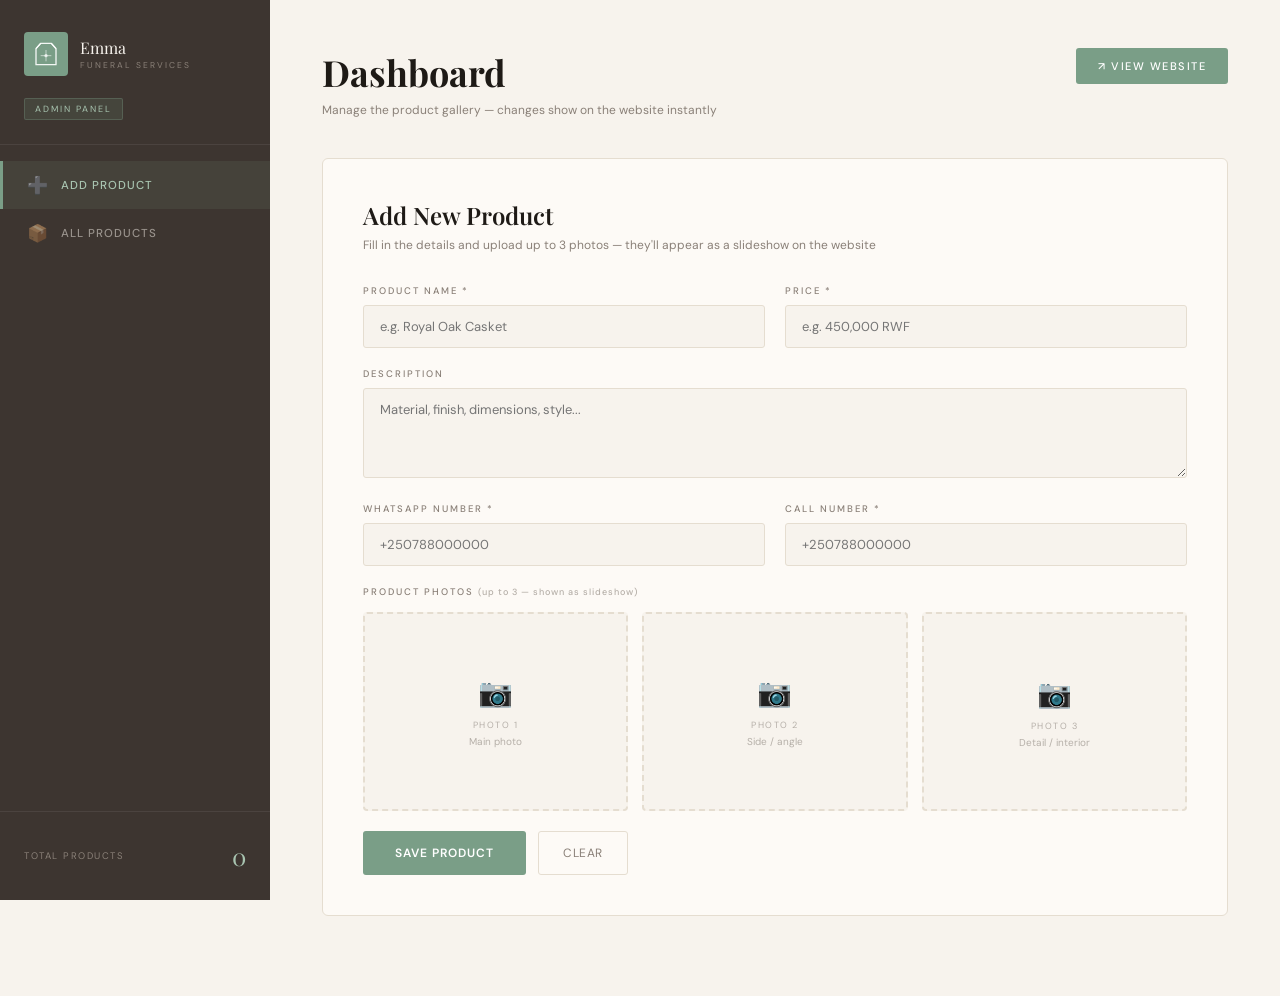
==== commit e1331098: "Changed the background color" ====
--- a/admin.html
+++ b/admin.html
@@ -4,376 +4,243 @@
 <meta charset="UTF-8">
 <meta name="viewport" content="width=device-width, initial-scale=1.0">
 <title>Admin — Emma Funeral Services</title>
-<link href="https://fonts.googleapis.com/css2?family=Cormorant+Garamond:ital,wght@0,300;0,400;0,600;1,300;1,400&family=Montserrat:wght@300;400;500;600&display=swap" rel="stylesheet">
+<link href="https://fonts.googleapis.com/css2?family=Playfair+Display:ital,wght@0,400;0,600;0,700&family=DM+Sans:wght@300;400;500;600&display=swap" rel="stylesheet">
 <link rel="stylesheet" href="admin.css">
 </head>
 <body>
 
-<!-- ════════ SIDEBAR ════════ -->
 <aside>
-  <div class="sidebar-top">
-    <div class="sidebar-logo">
-      <svg viewBox="0 0 42 42" fill="none" xmlns="http://www.w3.org/2000/svg">
-        <path d="M14 6 L28 6 L34 14 L34 36 L8 36 L8 14 Z" fill="none" stroke="#b8966e" stroke-width="1.5"/>
-        <path d="M8 14 L14 6" stroke="#b8966e" stroke-width="1.5"/>
-        <path d="M28 6 L34 14" stroke="#b8966e" stroke-width="1.5"/>
-        <line x1="21" y1="16" x2="21" y2="30" stroke="#b8966e" stroke-width="1" opacity="0.5"/>
-        <line x1="14" y1="23" x2="28" y2="23" stroke="#b8966e" stroke-width="1" opacity="0.5"/>
-        <circle cx="21" cy="23" r="2" fill="#b8966e" opacity="0.6"/>
-      </svg>
-      <div class="sidebar-logo-text">
-        <span>Emma</span>
-        <span>Funeral Services</span>
-      </div>
-    </div>
-    <div class="sidebar-badge">Admin Panel</div>
-  </div>
-
-  <nav class="sidebar-nav">
-    <div class="sidebar-nav-item active" data-section="add" onclick="switchSection('add', this)">
-      <span>➕</span> Add Product
-    </div>
-    <div class="sidebar-nav-item" data-section="list" onclick="switchSection('list', this)">
-      <span>📦</span> All Products
-    </div>
-    <div class="sidebar-nav-item" data-section="messages" onclick="switchSection('messages', this)">
-      <span>✉️</span> Messages
-      <span class="msg-badge" id="msg-badge" style="display:none"></span>
-    </div>
+  <div class="sb-top">
+    <div class="sb-logo">
+      <div class="sb-logo-icon">
+        <svg viewBox="0 0 42 42" fill="none" xmlns="http://www.w3.org/2000/svg">
+          <path d="M13 5 L29 5 L36 13 L36 37 L6 37 L6 13 Z" fill="none" stroke="rgba(255,255,255,0.9)" stroke-width="2"/>
+          <path d="M6 13 L13 5" stroke="rgba(255,255,255,0.9)" stroke-width="2"/>
+          <path d="M29 5 L36 13" stroke="rgba(255,255,255,0.9)" stroke-width="2"/>
+          <line x1="21" y1="15" x2="21" y2="32" stroke="rgba(255,255,255,0.55)" stroke-width="1.5"/>
+          <line x1="13" y1="23.5" x2="29" y2="23.5" stroke="rgba(255,255,255,0.55)" stroke-width="1.5"/>
+          <circle cx="21" cy="23.5" r="2.5" fill="rgba(255,255,255,0.7)"/>
+        </svg>
+      </div>
+      <div class="sb-logo-text">
+        <span class="t1">Emma</span>
+        <span class="t2">Funeral Services</span>
+      </div>
+    </div>
+    <div class="sb-badge">Admin Panel</div>
+  </div>
+
+  <nav class="sb-nav">
+    <div class="sb-item active" onclick="switchSection('add', this)"><span class="ic">➕</span> Add Product</div>
+    <div class="sb-item" onclick="switchSection('list', this)"><span class="ic">📦</span> All Products</div>
   </nav>
 
-  <div class="sidebar-stats">
+  <div class="sb-stats">
     <div class="stat-row">
-      <span class="stat-label">Products</span>
+      <span class="stat-label">Total Products</span>
       <span class="stat-val" id="stat-count">0</span>
     </div>
-    <div class="stat-row">
-      <span class="stat-label">Inquiries</span>
-      <span class="stat-val" id="stat-msgs">0</span>
-    </div>
   </div>
 </aside>
 
-<!-- ════════ MAIN ════════ -->
 <main>
-  <div class="main-header">
+  <div class="main-hd">
     <div>
       <h1>Dashboard</h1>
-      <p>Manage products &amp; messages — changes reflect on the website instantly</p>
-    </div>
-    <a class="view-site-btn" href="index.html" target="_blank">↗ View Website</a>
-  </div>
-
-  <!-- ── ADD PRODUCT ── -->
+      <p>Manage the product gallery — changes show on the website instantly</p>
+    </div>
+    <a class="view-btn" href="index.html" target="_blank">↗ View Website</a>
+  </div>
+
+  <!-- ADD -->
   <div class="section active" id="section-add">
     <div class="form-card">
       <h2>Add New Product</h2>
-      <p class="subtitle">Fill in the details below and upload a product photo</p>
+      <p class="sub">Fill in the details and upload up to 3 photos — they'll appear as a slideshow on the website</p>
 
       <div class="form-row">
-        <div class="fg">
-          <label>Product Name <span class="req">*</span></label>
-          <input type="text" id="f-name" placeholder="e.g. Royal Oak Casket">
+        <div class="fg"><label>Product Name *</label><input type="text" id="f-name" placeholder="e.g. Royal Oak Casket"></div>
+        <div class="fg"><label>Price *</label><input type="text" id="f-price" placeholder="e.g. 450,000 RWF"></div>
+      </div>
+      <div class="fg"><label>Description</label><textarea id="f-desc" placeholder="Material, finish, dimensions, style..."></textarea></div>
+      <div class="form-row">
+        <div class="fg"><label>WhatsApp Number *</label><input type="text" id="f-wa" placeholder="+250788000000"></div>
+        <div class="fg"><label>Call Number *</label><input type="text" id="f-tel" placeholder="+250788000000"></div>
+      </div>
+
+      <label class="imgs-label">Product Photos <span>(up to 3 — shown as slideshow)</span></label>
+      <div class="imgs-grid">
+        <!-- Slot 1 -->
+        <div class="img-slot" id="slot-0">
+          <div class="img-slot-inner" id="slot-inner-0">
+            <input type="file" accept="image/*" onchange="handleImg(this,0)">
+            <span class="slot-icon">📷</span>
+            <span class="slot-num">Photo 1</span>
+            <span class="slot-hint">Main photo</span>
+          </div>
         </div>
-        <div class="fg">
-          <label>Price (RWF) <span class="req">*</span></label>
-          <input type="text" id="f-price" placeholder="e.g. 450,000 RWF">
+        <!-- Slot 2 -->
+        <div class="img-slot" id="slot-1">
+          <div class="img-slot-inner" id="slot-inner-1">
+            <input type="file" accept="image/*" onchange="handleImg(this,1)">
+            <span class="slot-icon">📷</span>
+            <span class="slot-num">Photo 2</span>
+            <span class="slot-hint">Side / angle</span>
+          </div>
         </div>
-      </div>
-
-      <div class="form-row">
-        <div class="fg">
-          <label>Category <span class="req">*</span></label>
-          <select id="f-category">
-            <option value="standard">Standard</option>
-            <option value="premium" selected>Premium</option>
-            <option value="luxury">Luxury</option>
-          </select>
-        </div>
-        <div class="fg"><!-- spacer --></div>
-      </div>
-
-      <div class="fg">
-        <label>Description</label>
-        <textarea id="f-desc" placeholder="Brief description of material, finish, style..."></textarea>
-      </div>
-
-      <div class="form-row">
-        <div class="fg">
-          <label>WhatsApp Number <span class="req">*</span></label>
-          <input type="text" id="f-wa" placeholder="+250788000000">
-        </div>
-        <div class="fg">
-          <label>Call Number <span class="req">*</span></label>
-          <input type="text" id="f-tel" placeholder="+250788000000">
-        </div>
-      </div>
-
-      <div class="fg">
-        <label>Product Photo</label>
-        <div class="img-upload-area" id="upload-area">
-          <input type="file" id="f-img" accept="image/*" onchange="handleImageUpload(this)">
-          <span class="img-upload-icon">🖼️</span>
-          <p>Click to choose a photo, or drag &amp; drop here</p>
-          <small>JPG, PNG, WEBP — max 5MB</small>
-        </div>
-        <div class="img-preview-wrap" id="preview-wrap">
-          <img id="preview-img" src="" alt="Preview">
-          <button class="img-remove-btn" onclick="clearImage()">✕</button>
+        <!-- Slot 3 -->
+        <div class="img-slot" id="slot-2">
+          <div class="img-slot-inner" id="slot-inner-2">
+            <input type="file" accept="image/*" onchange="handleImg(this,2)">
+            <span class="slot-icon">📷</span>
+            <span class="slot-num">Photo 3</span>
+            <span class="slot-hint">Detail / interior</span>
+          </div>
         </div>
       </div>
 
       <div class="form-actions">
         <button class="btn-save" onclick="saveProduct()">Save Product</button>
-        <button class="btn-clear" onclick="clearForm()">Clear Form</button>
+        <button class="btn-clr" onclick="clearForm()">Clear</button>
       </div>
       <div class="toast" id="toast"></div>
     </div>
   </div>
 
-  <!-- ── PRODUCT LIST ── -->
+  <!-- LIST -->
   <div class="section" id="section-list">
-    <div class="products-table">
-      <div class="products-table-head">
-        <div>Photo</div>
-        <div>Name</div>
-        <div>Category</div>
-        <div>Price</div>
-        <div>Contact</div>
-        <div>Actions</div>
-      </div>
-      <div id="product-rows"></div>
-    </div>
-  </div>
-
-  <!-- ── MESSAGES ── -->
-  <div class="section" id="section-messages">
-    <div class="form-card">
-      <h2>Customer Inquiries</h2>
-      <p class="subtitle">Messages submitted via the website contact form</p>
-      <div id="messages-list"></div>
+    <div class="list-card">
+      <div class="list-head">
+        <div>Photos</div><div>Name</div><div>Price</div><div>Contact</div><div>Action</div>
+      </div>
+      <div id="list-rows"></div>
     </div>
   </div>
 </main>
 
 <script>
-/* ══════════════════════════════════════════════
-   Admin JS — Emma Funeral Services
-══════════════════════════════════════════════ */
-
-let imgBase64 = null;
-
-/* ── Storage ── */
-function getProducts() {
-  return JSON.parse(localStorage.getItem('emma_products') || '[]');
-}
-function saveProducts(arr) {
-  localStorage.setItem('emma_products', JSON.stringify(arr));
+  let imgs = [null, null, null];
+
+  function getProducts() { return JSON.parse(localStorage.getItem('emma_products') || '[]'); }
+  function saveProducts(arr) { localStorage.setItem('emma_products', JSON.stringify(arr)); updateStats(); }
+  function updateStats() { document.getElementById('stat-count').textContent = getProducts().length; }
+
+  function switchSection(id, el) {
+    document.querySelectorAll('.sb-item').forEach(i => i.classList.remove('active'));
+    document.querySelectorAll('.section').forEach(s => s.classList.remove('active'));
+    el.classList.add('active');
+    document.getElementById('section-' + id).classList.add('active');
+    if (id === 'list') renderList();
+  }
+
+  // ── Image slots ──
+  function handleImg(input, idx) {
+    const file = input.files[0];
+    if (!file) return;
+    if (file.size > 5 * 1024 * 1024) { showToast('Image too large — max 5MB.', 'error'); return; }
+    const reader = new FileReader();
+    reader.onload = e => {
+      imgs[idx] = e.target.result;
+      const inner = document.getElementById('slot-inner-' + idx);
+      const labels = ['Main photo', 'Side / angle', 'Detail / interior'];
+      inner.innerHTML = `
+        <div class="slot-preview"><img src="${imgs[idx]}" alt="photo ${idx+1}"></div>
+        <button class="slot-remove" onclick="clearSlot(${idx})">✕</button>
+        <div class="slot-label-badge">${labels[idx]}</div>`;
+    };
+    reader.readAsDataURL(file);
+  }
+
+  function clearSlot(idx) {
+    imgs[idx] = null;
+    const labels = ['Main photo', 'Side / angle', 'Detail / interior'];
+    const hints = ['Main photo', 'Side / angle', 'Detail / interior'];
+    const nums = ['Photo 1', 'Photo 2', 'Photo 3'];
+    const inner = document.getElementById('slot-inner-' + idx);
+    inner.innerHTML = `
+      <input type="file" accept="image/*" onchange="handleImg(this,${idx})">
+      <span class="slot-icon">📷</span>
+      <span class="slot-num">${nums[idx]}</span>
+      <span class="slot-hint">${hints[idx]}</span>`;
+  }
+
+  // ── Save ──
+  function saveProduct() {
+    const name  = document.getElementById('f-name').value.trim();
+    const price = document.getElementById('f-price').value.trim();
+    const desc  = document.getElementById('f-desc').value.trim();
+    const wa    = document.getElementById('f-wa').value.trim();
+    const tel   = document.getElementById('f-tel').value.trim();
+    if (!name || !price) { showToast('Name and Price are required.', 'error'); return; }
+    if (!wa || !tel)      { showToast('WhatsApp and Call numbers are required.', 'error'); return; }
+
+    const products = getProducts();
+    products.push({
+      name, price, desc,
+      imgs: imgs.filter(Boolean),  // only non-null
+      wa, tel, id: Date.now()
+    });
+    saveProducts(products);
+    showToast('✓  Product saved! It is now live on the website.', 'success');
+    clearForm();
+  }
+
+  function clearForm() {
+    ['f-name','f-price','f-desc','f-wa','f-tel'].forEach(id => document.getElementById(id).value = '');
+    [0,1,2].forEach(i => clearSlot(i));
+    imgs = [null, null, null];
+  }
+
+  function showToast(msg, type) {
+    const t = document.getElementById('toast');
+    t.textContent = msg; t.className = 'toast ' + type; t.style.display = 'block';
+    setTimeout(() => t.style.display = 'none', 3800);
+  }
+
+  // ── List ──
+  function renderList() {
+    const products = getProducts();
+    const el = document.getElementById('list-rows');
+    if (!products.length) { el.innerHTML = '<div class="list-empty"><p>No products added yet.</p></div>'; return; }
+    el.innerHTML = products.map((p, i) => {
+      const thumbs = (p.imgs || []).map(img =>
+        `<img class="thumb" src="${img}" alt="">`
+      ).join('');
+      const emptyThumbs = Array(3 - (p.imgs||[]).length).fill('<div class="thumb-empty">⚰</div>').join('');
+      return `<div class="list-row">
+        <div class="thumb-strip">${thumbs}${emptyThumbs}</div>
+        <div class="row-name">${p.name}<small>${p.desc ? p.desc.slice(0,55)+'…' : ''}</small></div>
+        <div class="row-price">${p.price}</div>
+        <div class="row-contact">📞 ${p.tel}<br>💬 ${p.wa}</div>
+        <div><button class="del-btn" onclick="delProduct(${i})">Delete</button></div>
+      </div>`;
+    }).join('');
+  }
+
+  function delProduct(i) {
+    if (!confirm('Delete this product? Cannot be undone.')) return;
+    const products = getProducts();
+    products.splice(i, 1);
+    saveProducts(products);
+    renderList();
+  }
+
+  // drag & drop for each slot
+  [0,1,2].forEach(idx => {
+    const el = document.getElementById('slot-inner-' + idx);
+    el.addEventListener('dragover', e => { e.preventDefault(); el.classList.add('drag'); });
+    el.addEventListener('dragleave', () => el.classList.remove('drag'));
+    el.addEventListener('drop', e => {
+      e.preventDefault(); el.classList.remove('drag');
+      const file = e.dataTransfer.files[0];
+      if (file && file.type.startsWith('image/')) {
+        const input = el.querySelector('input[type=file]');
+        if (input) { const dt = new DataTransfer(); dt.items.add(file); input.files = dt.files; handleImg(input, idx); }
+      }
+    });
+  });
+
   updateStats();
-}
-
-function getMessages() {
-  return JSON.parse(localStorage.getItem('emma_messages') || '[]');
-}
-
-/* ── Stats ── */
-function updateStats() {
-  const prods = getProducts();
-  const msgs  = getMessages();
-  const unread = msgs.filter(m => !m.read).length;
-
-  document.getElementById('stat-count').textContent = prods.length;
-  document.getElementById('stat-msgs').textContent  = msgs.length;
-
-  const badge = document.getElementById('msg-badge');
-  if (unread > 0) {
-    badge.textContent = unread;
-    badge.style.display = 'inline-block';
-  } else {
-    badge.style.display = 'none';
-  }
-}
-
-/* ── Sidebar Navigation ── */
-function switchSection(id, el) {
-  document.querySelectorAll('.sidebar-nav-item').forEach(i => i.classList.remove('active'));
-  document.querySelectorAll('.section').forEach(s => s.classList.remove('active'));
-  el.classList.add('active');
-  document.getElementById('section-' + id).classList.add('active');
-  if (id === 'list')     renderList();
-  if (id === 'messages') renderMessages();
-}
-
-/* ── Image Upload ── */
-function handleImageUpload(input) {
-  const file = input.files[0];
-  if (!file) return;
-  if (file.size > 5 * 1024 * 1024) {
-    showToast('Image too large — max 5MB.', 'error');
-    return;
-  }
-  const reader = new FileReader();
-  reader.onload = e => {
-    imgBase64 = e.target.result;
-    document.getElementById('preview-img').src = imgBase64;
-    document.getElementById('preview-wrap').style.display = 'block';
-    document.getElementById('upload-area').style.display = 'none';
-  };
-  reader.readAsDataURL(file);
-}
-
-function clearImage() {
-  imgBase64 = null;
-  document.getElementById('f-img').value = '';
-  document.getElementById('preview-wrap').style.display = 'none';
-  document.getElementById('upload-area').style.display = 'block';
-}
-
-/* ── Validation ── */
-function validatePhone(val) {
-  return /^[\d\s\+\-]{7,}$/.test(val);
-}
-
-/* ── Save Product ── */
-function saveProduct() {
-  const name     = document.getElementById('f-name').value.trim();
-  const price    = document.getElementById('f-price').value.trim();
-  const desc     = document.getElementById('f-desc').value.trim();
-  const category = document.getElementById('f-category').value;
-  const wa       = document.getElementById('f-wa').value.trim();
-  const tel      = document.getElementById('f-tel').value.trim();
-
-  // Validation
-  if (!name)                    { showToast('Product name is required.', 'error'); return; }
-  if (!price)                   { showToast('Price is required.', 'error'); return; }
-  if (!wa || !validatePhone(wa)){ showToast('Please enter a valid WhatsApp number.', 'error'); return; }
-  if (!tel || !validatePhone(tel)){ showToast('Please enter a valid call number.', 'error'); return; }
-
-  const products = getProducts();
-  products.push({
-    id: Date.now(),
-    name, price, desc, category,
-    img: imgBase64 || null,
-    wa, tel
-  });
-  saveProducts(products);
-  showToast('✓  Product saved successfully!', 'success');
-  clearForm();
-}
-
-function clearForm() {
-  ['f-name', 'f-price', 'f-desc', 'f-wa', 'f-tel'].forEach(id => {
-    document.getElementById(id).value = '';
-  });
-  document.getElementById('f-category').value = 'premium';
-  clearImage();
-}
-
-function showToast(msg, type) {
-  const t = document.getElementById('toast');
-  t.textContent = msg;
-  t.className   = 'toast ' + type;
-  t.style.display = 'block';
-  setTimeout(() => t.style.display = 'none', 3500);
-}
-
-/* ── Product List ── */
-function renderList() {
-  const products  = getProducts();
-  const container = document.getElementById('product-rows');
-  if (!products.length) {
-    container.innerHTML = '<div class="empty-list"><p>No products added yet.</p></div>';
-    return;
-  }
-  container.innerHTML = products.map((p, i) => `
-    <div class="product-row">
-      <div>${p.img
-        ? `<img class="product-thumb" src="${p.img}" alt="${p.name}">`
-        : '<div class="product-thumb-empty">⚰</div>'}</div>
-      <div class="row-name">
-        ${p.name}
-        <small>${p.desc ? p.desc.slice(0, 60) + (p.desc.length > 60 ? '…' : '') : '—'}</small>
-      </div>
-      <div class="row-cat">${categoryLabel(p.category)}</div>
-      <div class="row-price">${p.price}</div>
-      <div class="row-contact">📞 ${p.tel}<br>💬 ${p.wa}</div>
-      <div class="row-actions">
-        <button class="del-btn" onclick="deleteProduct(${i})">Delete</button>
-      </div>
-    </div>`).join('');
-}
-
-function categoryLabel(cat) {
-  return { premium: 'Premium', standard: 'Standard', luxury: 'Luxury' }[cat] || '—';
-}
-
-function deleteProduct(i) {
-  if (!confirm('Delete this product? This cannot be undone.')) return;
-  const products = getProducts();
-  products.splice(i, 1);
-  saveProducts(products);
-  renderList();
-}
-
-/* ── Messages ── */
-function renderMessages() {
-  const messages  = getMessages();
-  const container = document.getElementById('messages-list');
-
-  if (!messages.length) {
-    container.innerHTML = '<div class="empty-list"><p>No messages received yet.</p></div>';
-    return;
-  }
-
-  // Mark all as read
-  const updated = messages.map(m => ({ ...m, read: true }));
-  localStorage.setItem('emma_messages', JSON.stringify(updated));
-  updateStats();
-
-  container.innerHTML = [...messages].reverse().map((m, i) => `
-    <div class="msg-card ${m.read ? '' : 'msg-unread'}">
-      <div class="msg-meta">
-        <strong>${m.name}</strong>
-        <span class="msg-date">${formatDate(m.date)}</span>
-        ${!m.read ? '<span class="msg-new-badge">New</span>' : ''}
-      </div>
-      <div class="msg-contacts">
-        📞 ${m.phone} &nbsp;|&nbsp; ✉️ ${m.email}
-      </div>
-      <div class="msg-body">${m.message}</div>
-      <div class="msg-actions">
-        <a class="msg-reply-btn" href="tel:${m.phone}">📞 Call</a>
-        <a class="msg-reply-btn" href="mailto:${m.email}">✉️ Email</a>
-      </div>
-    </div>`).join('');
-}
-
-function formatDate(iso) {
-  if (!iso) return '';
-  const d = new Date(iso);
-  return d.toLocaleDateString('en-GB', { day:'numeric', month:'short', year:'numeric' })
-       + ' at ' + d.toLocaleTimeString('en-GB', { hour:'2-digit', minute:'2-digit' });
-}
-
-/* ── Drag & Drop on upload area ── */
-const ua = document.getElementById('upload-area');
-ua.addEventListener('dragover', e => { e.preventDefault(); ua.classList.add('drag-over'); });
-ua.addEventListener('dragleave', () => ua.classList.remove('drag-over'));
-ua.addEventListener('drop', e => {
-  e.preventDefault();
-  ua.classList.remove('drag-over');
-  const file = e.dataTransfer.files[0];
-  if (file && file.type.startsWith('image/')) {
-    const input = document.getElementById('f-img');
-    const dt = new DataTransfer();
-    dt.items.add(file);
-    input.files = dt.files;
-    handleImageUpload(input);
-  }
-});
-
-/* ── Init ── */
-updateStats();
 </script>
 </body>
-</html>
+</html>
--- a/admin.css
+++ b/admin.css
@@ -1,422 +1,103 @@
-/* ═══════════════════════════════════════════════════════
-   Emma Funeral Services — admin.css
-   Admin panel styles
-═══════════════════════════════════════════════════════ */
-
 :root {
-  --ink: #1a1612; --charcoal: #2c2620; --warm: #3d342b;
-  --gold: #b8966e; --gold-light: #d4b896;
-  --ivory: #f5f0e8; --ivory-dark: #ede5d5;
-  --gray: #7a706a; --white: #faf8f4;
-  --red: #a0342a; --green: #3a7a52;
-  --transition: .25s cubic-bezier(.4,0,.2,1);
+  --cream:#f7f3ed; --cream2:#efe9df; --cream3:#e5ddd0;
+  --sage:#7a9e87; --sage-dark:#5a7d68; --sage-light:#a8c4b0; --sage-pale:#e8f0ea;
+  --brown:#6b4f3a; --ink:#1e1a16; --ink2:#3d3530;
+  --gray:#8a8078; --gray-light:#b5afa8; --white:#fdfaf6;
+  --gold:#c8a96e; --red:#a0342a; --green:#3a7a52;
 }
-
-* { margin: 0; padding: 0; box-sizing: border-box; }
-
-body {
-  font-family: 'Montserrat', sans-serif;
-  background: var(--ivory);
-  color: var(--ink);
-  min-height: 100vh;
-  display: grid;
-  grid-template-columns: 280px 1fr;
+* { margin:0; padding:0; box-sizing:border-box; }
+body { font-family:'DM Sans',sans-serif; background:var(--cream); color:var(--ink); min-height:100vh; display:grid; grid-template-columns:270px 1fr; }
+ 
+/* SIDEBAR */
+aside { background:var(--ink2); display:flex; flex-direction:column; min-height:100vh; position:sticky; top:0; height:100vh; overflow-y:auto; }
+.sb-top { padding:32px 24px 24px; border-bottom:1px solid rgba(255,255,255,.07); }
+.sb-logo { display:flex; align-items:center; gap:12px; margin-bottom:20px; }
+.sb-logo-icon { width:44px; height:44px; background:var(--sage); border-radius:4px; display:flex; align-items:center; justify-content:center; flex-shrink:0; }
+.sb-logo-icon svg { width:28px; height:28px; }
+.sb-logo-text .t1 { font-family:'Playfair Display',serif; font-size:16px; color:var(--cream); display:block; }
+.sb-logo-text .t2 { font-size:8.5px; letter-spacing:2px; text-transform:uppercase; color:var(--gray); display:block; margin-top:2px; }
+.sb-badge { display:inline-block; padding:4px 10px; background:rgba(122,158,135,.15); border:1px solid rgba(122,158,135,.3); font-size:9px; letter-spacing:2px; text-transform:uppercase; color:var(--sage-light); border-radius:2px; }
+ 
+.sb-nav { padding:16px 0; flex:1; }
+.sb-item { display:flex; align-items:center; gap:12px; padding:13px 24px; font-size:11.5px; letter-spacing:1px; text-transform:uppercase; color:rgba(245,240,232,.5); cursor:pointer; transition:background .2s,color .2s; border-left:3px solid transparent; font-weight:500; }
+.sb-item:hover { background:rgba(255,255,255,.04); color:var(--cream); }
+.sb-item.active { background:rgba(122,158,135,.12); color:var(--sage-light); border-left-color:var(--sage); }
+.sb-item .ic { font-size:17px; }
+ 
+.sb-stats { padding:20px 24px; border-top:1px solid rgba(255,255,255,.07); }
+.stat-row { display:flex; justify-content:space-between; align-items:center; padding:8px 0; }
+.stat-label { font-size:9.5px; letter-spacing:1.5px; text-transform:uppercase; color:var(--gray); }
+.stat-val { font-family:'Playfair Display',serif; font-size:24px; color:var(--sage-light); }
+ 
+/* MAIN */
+main { padding:48px 52px; }
+.main-hd { display:flex; align-items:flex-start; justify-content:space-between; margin-bottom:40px; }
+.main-hd h1 { font-family:'Playfair Display',serif; font-size:36px; font-weight:700; color:var(--ink); }
+.main-hd p { font-size:12px; color:var(--gray); margin-top:6px; }
+.view-btn { padding:11px 22px; background:var(--sage); color:#fff; border:none; font-family:'DM Sans',sans-serif; font-size:11px; letter-spacing:1.5px; text-transform:uppercase; cursor:pointer; text-decoration:none; display:inline-block; border-radius:3px; transition:background .2s; font-weight:500; }
+.view-btn:hover { background:var(--sage-dark); }
+ 
+.section { display:none; }
+.section.active { display:block; }
+ 
+/* FORM CARD */
+.form-card { background:var(--white); padding:40px; border-radius:6px; border:1px solid var(--cream3); margin-bottom:32px; }
+.form-card h2 { font-family:'Playfair Display',serif; font-size:24px; font-weight:600; color:var(--ink); margin-bottom:6px; }
+.form-card .sub { font-size:12px; color:var(--gray); margin-bottom:32px; }
+ 
+.form-row { display:grid; grid-template-columns:1fr 1fr; gap:20px; margin-bottom:0; }
+.fg { margin-bottom:20px; }
+.fg label { display:block; font-size:9.5px; letter-spacing:2px; text-transform:uppercase; color:var(--gray); margin-bottom:8px; font-weight:500; }
+.fg input,.fg textarea { width:100%; padding:12px 16px; background:var(--cream); border:1.5px solid var(--cream3); font-family:'DM Sans',sans-serif; font-size:13px; color:var(--ink); outline:none; transition:border-color .2s; border-radius:3px; }
+.fg input:focus,.fg textarea:focus { border-color:var(--sage); background:var(--white); }
+.fg textarea { min-height:90px; resize:vertical; }
+ 
+/* 3-IMAGE UPLOAD */
+.imgs-label { font-size:9.5px; letter-spacing:2px; text-transform:uppercase; color:var(--gray); margin-bottom:14px; display:block; font-weight:500; }
+.imgs-label span { color:var(--gray-light); font-size:9px; letter-spacing:1px; text-transform:none; }
+.imgs-grid { display:grid; grid-template-columns:repeat(3,1fr); gap:14px; margin-bottom:20px; }
+.img-slot { position:relative; }
+.img-slot-inner {
+  border:2px dashed var(--cream3); border-radius:4px;
+  aspect-ratio:4/3; overflow:hidden; cursor:pointer;
+  background:var(--cream); transition:border-color .25s,background .25s;
+  display:flex; flex-direction:column; align-items:center; justify-content:center;
+  text-align:center; padding:16px; position:relative;
 }
-
-/* ─── SIDEBAR ─── */
-aside {
-  background: var(--ink);
-  display: flex;
-  flex-direction: column;
-  min-height: 100vh;
-  position: sticky;
-  top: 0;
-  height: 100vh;
-  overflow-y: auto;
-}
-
-.sidebar-top {
-  padding: 36px 28px 28px;
-  border-bottom: 1px solid rgba(184,150,110,.15);
-}
-.sidebar-logo { display: flex; align-items: center; gap: 12px; margin-bottom: 24px; }
-.sidebar-logo svg { width: 36px; height: 36px; flex-shrink: 0; }
-.sidebar-logo-text span:first-child {
-  display: block;
-  font-family: 'Cormorant Garamond', serif;
-  font-size: 17px;
-  color: var(--gold-light);
-  letter-spacing: .5px;
-}
-.sidebar-logo-text span:last-child {
-  font-size: 8px;
-  letter-spacing: 2.5px;
-  color: var(--gray);
-  text-transform: uppercase;
-}
-.sidebar-badge {
-  display: inline-block;
-  padding: 4px 10px;
-  background: rgba(184,150,110,.12);
-  border: 1px solid rgba(184,150,110,.25);
-  font-size: 9px;
-  letter-spacing: 2px;
-  text-transform: uppercase;
-  color: var(--gold);
-}
-
-.sidebar-nav { padding: 20px 0; flex: 1; }
-.sidebar-nav-item {
-  display: flex;
-  align-items: center;
-  gap: 12px;
-  padding: 13px 28px;
-  font-size: 11px;
-  letter-spacing: 1.5px;
-  text-transform: uppercase;
-  color: rgba(245,240,232,.5);
-  cursor: pointer;
-  transition: background var(--transition), color var(--transition);
-  border-left: 2px solid transparent;
-  position: relative;
-}
-.sidebar-nav-item:hover { background: rgba(184,150,110,.06); color: var(--ivory); }
-.sidebar-nav-item.active { background: rgba(184,150,110,.1); color: var(--gold); border-left-color: var(--gold); }
-.sidebar-nav-item > span:first-child { font-size: 16px; }
-
-/* Unread message badge */
-.msg-badge {
-  margin-left: auto;
-  background: var(--red);
-  color: #fff;
-  font-size: 9px;
-  font-weight: 600;
-  min-width: 18px;
-  height: 18px;
-  border-radius: 9px;
-  display: inline-flex;
-  align-items: center;
-  justify-content: center;
-  padding: 0 5px;
-}
-
-.sidebar-stats {
-  padding: 20px 28px;
-  border-top: 1px solid rgba(184,150,110,.12);
-}
-.stat-row {
-  display: flex;
-  justify-content: space-between;
-  align-items: center;
-  margin-bottom: 12px;
-}
-.stat-row:last-child { margin-bottom: 0; }
-.stat-label { font-size: 9px; letter-spacing: 2px; text-transform: uppercase; color: var(--gray); }
-.stat-val { font-family: 'Cormorant Garamond', serif; font-size: 22px; color: var(--gold-light); }
-
-/* ─── MAIN ─── */
-main { padding: 48px 56px; }
-
-.main-header {
-  display: flex;
-  align-items: flex-start;
-  justify-content: space-between;
-  margin-bottom: 44px;
-}
-.main-header h1 {
-  font-family: 'Cormorant Garamond', serif;
-  font-size: 40px;
-  font-weight: 300;
-  color: var(--charcoal);
-}
-.main-header p { font-size: 11px; color: var(--gray); letter-spacing: 1px; margin-top: 6px; }
-
-.view-site-btn {
-  padding: 11px 22px;
-  background: var(--charcoal);
-  color: var(--ivory);
-  border: none;
-  font-family: 'Montserrat', sans-serif;
-  font-size: 10px;
-  letter-spacing: 2px;
-  text-transform: uppercase;
-  cursor: pointer;
-  text-decoration: none;
-  display: inline-block;
-  transition: background var(--transition);
-  flex-shrink: 0;
-}
-.view-site-btn:hover { background: var(--ink); }
-
-/* ─── SECTIONS ─── */
-.section { display: none; }
-.section.active { display: block; }
-
-/* ─── FORM CARD ─── */
-.form-card {
-  background: var(--white);
-  padding: 40px;
-  margin-bottom: 40px;
-}
-.form-card h2 {
-  font-family: 'Cormorant Garamond', serif;
-  font-size: 26px;
-  font-weight: 400;
-  color: var(--charcoal);
-  margin-bottom: 8px;
-}
-.form-card .subtitle { font-size: 11px; color: var(--gray); letter-spacing: 1px; margin-bottom: 32px; }
-
-.form-row { display: grid; grid-template-columns: 1fr 1fr; gap: 20px; margin-bottom: 0; }
-
-.fg { margin-bottom: 20px; }
-.fg label { display: block; font-size: 9px; letter-spacing: 2.5px; text-transform: uppercase; color: var(--gray); margin-bottom: 8px; }
-.fg .req { color: var(--gold); }
-
-.fg input,
-.fg textarea,
-.fg select {
-  width: 100%;
-  padding: 12px 16px;
-  background: var(--ivory);
-  border: 1px solid var(--ivory-dark);
-  font-family: 'Montserrat', sans-serif;
-  font-size: 13px;
-  color: var(--ink);
-  outline: none;
-  transition: border-color var(--transition), background var(--transition);
-  font-weight: 300;
-  appearance: none;
-}
-.fg input:focus,
-.fg textarea:focus,
-.fg select:focus { border-color: var(--gold); background: var(--white); }
-.fg textarea { min-height: 90px; resize: vertical; }
-.fg select {
-  background-image: url("data:image/svg+xml,%3Csvg xmlns='http://www.w3.org/2000/svg' width='12' height='8' viewBox='0 0 12 8'%3E%3Cpath d='M1 1l5 5 5-5' stroke='%237a706a' stroke-width='1.5' fill='none'/%3E%3C/svg%3E");
-  background-repeat: no-repeat;
-  background-position: right 14px center;
-  cursor: pointer;
-}
-
-/* ─── IMAGE UPLOAD ─── */
-.img-upload-area {
-  border: 2px dashed var(--ivory-dark);
-  padding: 32px;
-  text-align: center;
-  cursor: pointer;
-  transition: border-color var(--transition), background var(--transition);
-  position: relative;
-  background: var(--ivory);
-}
-.img-upload-area:hover,
-.img-upload-area.drag-over { border-color: var(--gold); background: rgba(184,150,110,.05); }
-.img-upload-area input[type=file] {
-  position: absolute;
-  inset: 0;
-  opacity: 0;
-  cursor: pointer;
-  width: 100%;
-  height: 100%;
-}
-.img-upload-icon { font-size: 36px; margin-bottom: 12px; display: block; }
-.img-upload-area p { font-size: 12px; color: var(--gray); margin-bottom: 4px; }
-.img-upload-area small { font-size: 10px; color: rgba(122,112,106,.6); letter-spacing: 1px; }
-
-.img-preview-wrap { margin-top: 16px; display: none; position: relative; }
-.img-preview-wrap img { width: 100%; max-height: 220px; object-fit: cover; display: block; }
-.img-remove-btn {
-  position: absolute;
-  top: 8px;
-  right: 8px;
-  background: rgba(26,22,18,.7);
-  color: #fff;
-  border: none;
-  width: 28px;
-  height: 28px;
-  font-size: 14px;
-  cursor: pointer;
-  display: flex;
-  align-items: center;
-  justify-content: center;
-  transition: background var(--transition);
-}
-.img-remove-btn:hover { background: var(--ink); }
-
-/* ─── FORM ACTIONS ─── */
-.form-actions { display: flex; gap: 12px; margin-top: 8px; }
-
-.btn-save {
-  padding: 13px 32px;
-  background: var(--charcoal);
-  color: var(--ivory);
-  border: none;
-  font-family: 'Montserrat', sans-serif;
-  font-size: 10px;
-  letter-spacing: 2.5px;
-  text-transform: uppercase;
-  cursor: pointer;
-  transition: background var(--transition);
-}
-.btn-save:hover { background: var(--ink); }
-
-.btn-clear {
-  padding: 13px 24px;
-  background: transparent;
-  color: var(--gray);
-  border: 1px solid var(--ivory-dark);
-  font-family: 'Montserrat', sans-serif;
-  font-size: 10px;
-  letter-spacing: 2px;
-  text-transform: uppercase;
-  cursor: pointer;
-  transition: border-color var(--transition), color var(--transition);
-}
-.btn-clear:hover { border-color: var(--gray); color: var(--ink); }
-
-.toast {
-  display: none;
-  padding: 13px 18px;
-  font-size: 12px;
-  margin-top: 16px;
-  border-left: 3px solid;
-}
-.toast.success { background: rgba(58,122,82,.1); border-color: var(--green); color: var(--green); }
-.toast.error   { background: rgba(160,52,42,.1);  border-color: var(--red);   color: var(--red); }
-
-/* ─── PRODUCT LIST TABLE ─── */
-.products-table { background: var(--white); overflow: hidden; }
-
-.products-table-head {
-  display: grid;
-  grid-template-columns: 70px 1fr 110px 140px 160px 110px;
-  background: var(--charcoal);
-  padding: 14px 20px;
-  font-size: 9px;
-  letter-spacing: 2px;
-  text-transform: uppercase;
-  color: rgba(245,240,232,.5);
-}
-.product-row {
-  display: grid;
-  grid-template-columns: 70px 1fr 110px 140px 160px 110px;
-  padding: 16px 20px;
-  border-bottom: 1px solid var(--ivory-dark);
-  align-items: center;
-  transition: background var(--transition);
-}
-.product-row:hover { background: var(--ivory); }
-.product-row:last-child { border-bottom: none; }
-
-.product-thumb { width: 52px; height: 52px; object-fit: cover; display: block; }
-.product-thumb-empty {
-  width: 52px; height: 52px;
-  background: var(--ivory-dark);
-  display: flex;
-  align-items: center;
-  justify-content: center;
-  font-size: 22px;
-  color: rgba(122,112,106,.3);
-}
-
-.row-name { font-family: 'Cormorant Garamond', serif; font-size: 17px; color: var(--charcoal); padding-right: 12px; }
-.row-name small { display: block; font-family: 'Montserrat', sans-serif; font-size: 10px; color: var(--gray); font-weight: 300; margin-top: 2px; }
-
-.row-cat { font-size: 10px; letter-spacing: 1.5px; text-transform: uppercase; color: var(--gold); }
-.row-price { font-size: 12px; color: var(--gold); font-weight: 500; }
-.row-contact { font-size: 10px; color: var(--gray); line-height: 1.7; font-weight: 300; }
-.row-actions { display: flex; gap: 8px; }
-
-.del-btn {
-  padding: 7px 14px;
-  background: transparent;
-  border: 1px solid rgba(160,52,42,.3);
-  color: var(--red);
-  font-size: 10px;
-  letter-spacing: 1px;
-  text-transform: uppercase;
-  cursor: pointer;
-  font-family: 'Montserrat', sans-serif;
-  transition: background var(--transition), color var(--transition), border-color var(--transition);
-}
-.del-btn:hover { background: var(--red); color: #fff; border-color: var(--red); }
-
-.empty-list { padding: 60px; text-align: center; }
-.empty-list p { font-family: 'Cormorant Garamond', serif; font-size: 20px; font-style: italic; color: var(--gray); }
-
-/* ─── MESSAGES ─── */
-.msg-card {
-  border: 1px solid var(--ivory-dark);
-  padding: 24px;
-  margin-bottom: 16px;
-  background: var(--ivory);
-  transition: background var(--transition);
-}
-.msg-card:last-child { margin-bottom: 0; }
-.msg-card.msg-unread { background: rgba(184,150,110,.06); border-color: rgba(184,150,110,.3); }
-
-.msg-meta {
-  display: flex;
-  align-items: center;
-  gap: 12px;
-  margin-bottom: 8px;
-}
-.msg-meta strong { font-size: 14px; color: var(--charcoal); }
-.msg-date { font-size: 10px; color: var(--gray); letter-spacing: .5px; margin-left: auto; }
-.msg-new-badge {
-  background: var(--gold);
-  color: var(--ink);
-  font-size: 8px;
-  letter-spacing: 2px;
-  text-transform: uppercase;
-  padding: 3px 8px;
-  font-weight: 600;
-}
-
-.msg-contacts { font-size: 11px; color: var(--gray); margin-bottom: 12px; }
-.msg-body { font-size: 13px; color: var(--ink); line-height: 1.8; margin-bottom: 16px; font-weight: 300; }
-
-.msg-actions { display: flex; gap: 10px; }
-.msg-reply-btn {
-  padding: 8px 16px;
-  background: var(--charcoal);
-  color: var(--ivory);
-  font-family: 'Montserrat', sans-serif;
-  font-size: 10px;
-  letter-spacing: 1.5px;
-  text-transform: uppercase;
-  text-decoration: none;
-  display: inline-block;
-  transition: background var(--transition);
-}
-.msg-reply-btn:hover { background: var(--ink); }
-
-/* ─── RESPONSIVE ─── */
-@media (max-width: 1100px) {
-  body { grid-template-columns: 240px 1fr; }
-  main { padding: 36px 36px; }
-}
-
-@media (max-width: 860px) {
-  body { grid-template-columns: 1fr; }
-  aside {
-    position: static;
-    height: auto;
-    flex-direction: row;
-    flex-wrap: wrap;
-    align-items: center;
-    min-height: auto;
-  }
-  .sidebar-top { padding: 20px 24px; border-bottom: none; border-right: 1px solid rgba(184,150,110,.15); }
-  .sidebar-nav { display: flex; flex-direction: row; padding: 0; gap: 0; }
-  .sidebar-nav-item { padding: 20px 16px; border-left: none; border-bottom: 2px solid transparent; font-size: 10px; }
-  .sidebar-nav-item.active { border-left: none; border-bottom-color: var(--gold); }
-  .sidebar-stats { display: none; }
-  main { padding: 28px 24px; }
-  .main-header { flex-direction: column; gap: 16px; }
-  .form-row { grid-template-columns: 1fr; }
-  .products-table-head { display: none; }
-  .product-row { grid-template-columns: 60px 1fr; gap: 8px; }
-  .row-cat, .row-price, .row-contact { display: none; }
-  .row-actions { grid-column: 2; }
-}
+.img-slot-inner:hover,.img-slot-inner.drag { border-color:var(--sage); background:var(--sage-pale); }
+.img-slot-inner input[type=file] { position:absolute; inset:0; opacity:0; cursor:pointer; width:100%; height:100%; }
+.slot-icon { font-size:28px; margin-bottom:8px; }
+.slot-num { font-size:9px; letter-spacing:1.5px; text-transform:uppercase; color:var(--gray-light); }
+.slot-hint { font-size:10px; color:var(--gray-light); margin-top:4px; }
+.slot-preview { position:absolute; inset:0; }
+.slot-preview img { width:100%; height:100%; object-fit:cover; }
+.slot-remove { position:absolute; top:6px; right:6px; z-index:2; background:rgba(30,26,22,.65); color:#fff; border:none; width:24px; height:24px; border-radius:50%; font-size:12px; cursor:pointer; display:flex; align-items:center; justify-content:center; }
+.slot-label-badge { position:absolute; bottom:6px; left:6px; background:var(--sage); color:#fff; font-size:8px; letter-spacing:1.5px; text-transform:uppercase; padding:2px 7px; border-radius:2px; }
+ 
+/* ACTIONS */
+.form-actions { display:flex; gap:12px; }
+.btn-save { padding:13px 32px; background:var(--sage); color:#fff; border:none; font-family:'DM Sans',sans-serif; font-size:12px; letter-spacing:1px; text-transform:uppercase; cursor:pointer; border-radius:3px; transition:background .2s; font-weight:600; }
+.btn-save:hover { background:var(--sage-dark); }
+.btn-clr { padding:13px 24px; background:transparent; color:var(--gray); border:1.5px solid var(--cream3); font-family:'DM Sans',sans-serif; font-size:12px; text-transform:uppercase; cursor:pointer; border-radius:3px; letter-spacing:.5px; transition:all .2s; }
+.btn-clr:hover { border-color:var(--gray); color:var(--ink); }
+.toast { display:none; padding:13px 18px; font-size:12.5px; margin-top:16px; border-left:3px solid; border-radius:0 3px 3px 0; }
+.toast.success { background:rgba(58,122,82,.1); border-color:var(--green); color:var(--green); }
+.toast.error { background:rgba(160,52,42,.1); border-color:var(--red); color:var(--red); }
+ 
+/* PRODUCT LIST */
+.list-card { background:var(--white); border-radius:6px; border:1px solid var(--cream3); overflow:hidden; }
+.list-head { display:grid; grid-template-columns:100px 1fr 150px 170px 90px; padding:14px 20px; background:var(--ink2); font-size:9px; letter-spacing:2px; text-transform:uppercase; color:rgba(245,240,232,.45); gap:12px; }
+.list-row { display:grid; grid-template-columns:100px 1fr 150px 170px 90px; padding:16px 20px; border-bottom:1px solid var(--cream3); align-items:center; transition:background .2s; gap:12px; }
+.list-row:hover { background:var(--cream); }
+.list-row:last-child { border-bottom:none; }
+.thumb-strip { display:flex; gap:4px; }
+.thumb { width:28px; height:28px; object-fit:cover; border-radius:2px; background:var(--cream2); }
+.thumb-empty { width:28px; height:28px; background:var(--cream2); border-radius:2px; display:flex; align-items:center; justify-content:center; font-size:12px; color:var(--cream3); }
+.row-name { font-family:'Playfair Display',serif; font-size:16px; color:var(--ink); }
+.row-name small { display:block; font-family:'DM Sans',sans-serif; font-size:10px; color:var(--gray); margin-top:2px; }
+.row-price { font-size:13px; color:var(--sage-dark); font-weight:600; }
+.row-contact { font-size:10.5px; color:var(--gray); line-height:1.8; }
+.del-btn { padding:7px 14px; background:transparent; border:1.5px solid rgba(160,52,42,.3); color:var(--red); font-size:10px; letter-spacing:.5px; cursor:pointer; font-family:'DM Sans',sans-serif; border-radius:3px; transition:all .2s; }
+.del-btn:hover { background:var(--red); color:#fff; border-color:var(--red); }
+.list-empty { padding:60px; text-align:center; }
+.list-empty p { font-family:'Playfair Display',serif; font-size:20px; font-style:italic; color:var(--gray-light); }
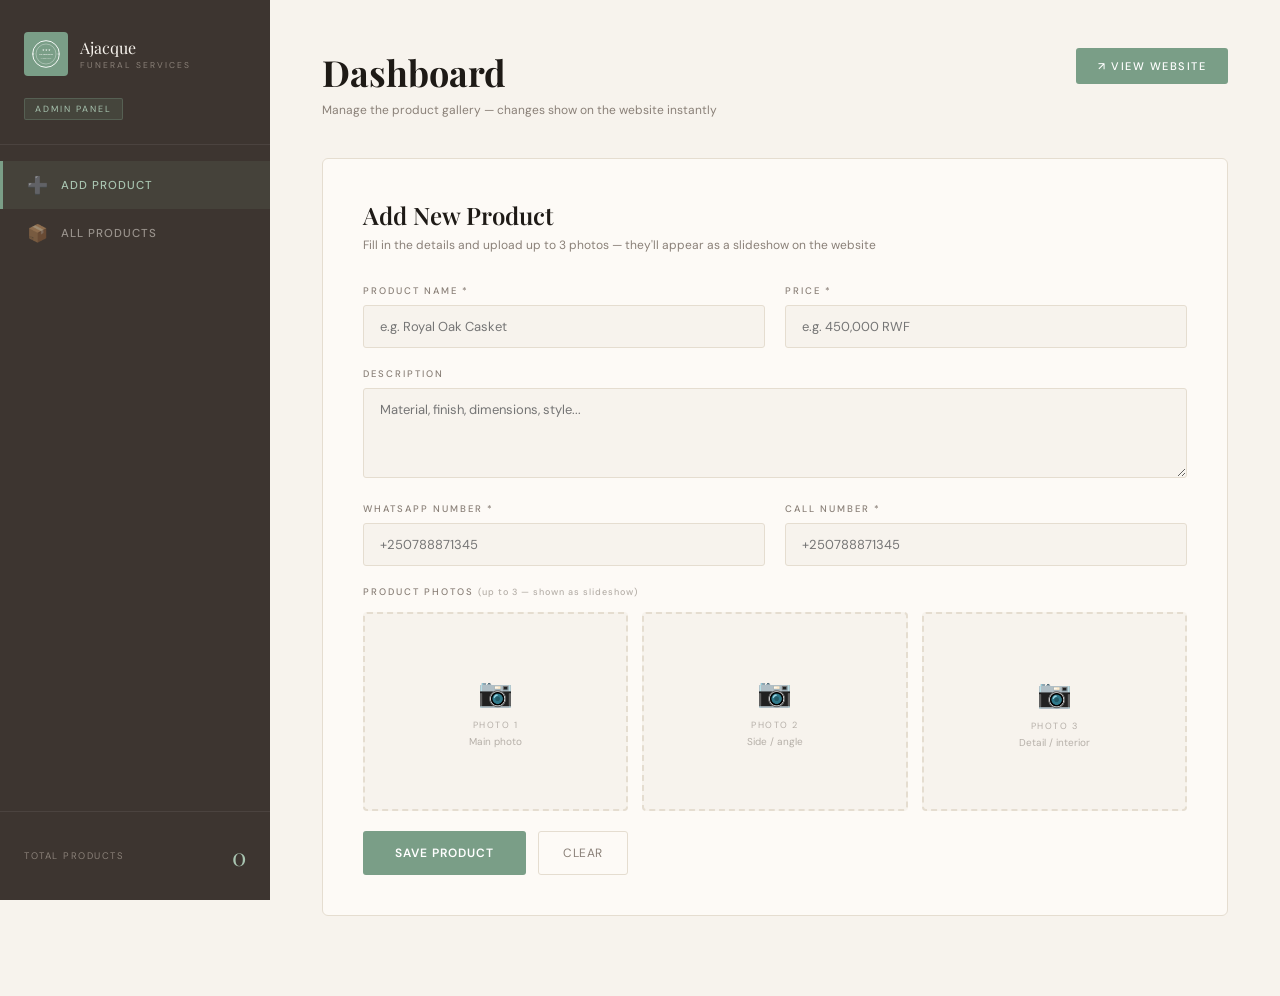
==== commit 9575dc90: "rebrand admin, company name, and the logo" ====
--- a/admin.html
+++ b/admin.html
@@ -3,38 +3,45 @@
 <head>
 <meta charset="UTF-8">
 <meta name="viewport" content="width=device-width, initial-scale=1.0">
-<title>Admin — Emma Funeral Services</title>
+<title>Admin — Ajacque Funeral Services</title>
 <link href="https://fonts.googleapis.com/css2?family=Playfair+Display:ital,wght@0,400;0,600;0,700&family=DM+Sans:wght@300;400;500;600&display=swap" rel="stylesheet">
 <link rel="stylesheet" href="admin.css">
 </head>
 <body>
-
+ 
 <aside>
   <div class="sb-top">
     <div class="sb-logo">
       <div class="sb-logo-icon">
         <svg viewBox="0 0 42 42" fill="none" xmlns="http://www.w3.org/2000/svg">
-          <path d="M13 5 L29 5 L36 13 L36 37 L6 37 L6 13 Z" fill="none" stroke="rgba(255,255,255,0.9)" stroke-width="2"/>
-          <path d="M6 13 L13 5" stroke="rgba(255,255,255,0.9)" stroke-width="2"/>
-          <path d="M29 5 L36 13" stroke="rgba(255,255,255,0.9)" stroke-width="2"/>
-          <line x1="21" y1="15" x2="21" y2="32" stroke="rgba(255,255,255,0.55)" stroke-width="1.5"/>
-          <line x1="13" y1="23.5" x2="29" y2="23.5" stroke="rgba(255,255,255,0.55)" stroke-width="1.5"/>
-          <circle cx="21" cy="23.5" r="2.5" fill="rgba(255,255,255,0.7)"/>
+          <!-- Outer ring -->
+          <circle cx="21" cy="21" r="20" stroke="rgba(255,255,255,0.9)" stroke-width="1.5" fill="none"/>
+          <!-- Inner ring -->
+          <circle cx="21" cy="21" r="15" stroke="rgba(255,255,255,0.5)" stroke-width="1" fill="none"/>
+          <!-- Stars -->
+          <text x="21" y="16" text-anchor="middle" font-size="5" fill="rgba(255,255,255,0.9)">★★★</text>
+          <!-- TIN -->
+          <text x="21" y="23" text-anchor="middle" font-size="3" font-family="sans-serif" fill="rgba(255,255,255,0.85)" font-weight="bold">TIN:155608026</text>
+          <!-- Tel -->
+          <text x="21" y="28" text-anchor="middle" font-size="2.8" font-family="sans-serif" fill="rgba(255,255,255,0.7)">0788871345</text>
+          <!-- Side stars -->
+          <text x="2" y="23" text-anchor="middle" font-size="5" fill="rgba(255,255,255,0.7)">★</text>
+          <text x="40" y="23" text-anchor="middle" font-size="5" fill="rgba(255,255,255,0.7)">★</text>
         </svg>
       </div>
       <div class="sb-logo-text">
-        <span class="t1">Emma</span>
+        <span class="t1">Ajacque</span>
         <span class="t2">Funeral Services</span>
       </div>
     </div>
     <div class="sb-badge">Admin Panel</div>
   </div>
-
+ 
   <nav class="sb-nav">
     <div class="sb-item active" onclick="switchSection('add', this)"><span class="ic">➕</span> Add Product</div>
     <div class="sb-item" onclick="switchSection('list', this)"><span class="ic">📦</span> All Products</div>
   </nav>
-
+ 
   <div class="sb-stats">
     <div class="stat-row">
       <span class="stat-label">Total Products</span>
@@ -42,7 +49,7 @@
     </div>
   </div>
 </aside>
-
+ 
 <main>
   <div class="main-hd">
     <div>
@@ -51,26 +58,25 @@
     </div>
     <a class="view-btn" href="index.html" target="_blank">↗ View Website</a>
   </div>
-
+ 
   <!-- ADD -->
   <div class="section active" id="section-add">
     <div class="form-card">
       <h2>Add New Product</h2>
       <p class="sub">Fill in the details and upload up to 3 photos — they'll appear as a slideshow on the website</p>
-
+ 
       <div class="form-row">
         <div class="fg"><label>Product Name *</label><input type="text" id="f-name" placeholder="e.g. Royal Oak Casket"></div>
         <div class="fg"><label>Price *</label><input type="text" id="f-price" placeholder="e.g. 450,000 RWF"></div>
       </div>
       <div class="fg"><label>Description</label><textarea id="f-desc" placeholder="Material, finish, dimensions, style..."></textarea></div>
       <div class="form-row">
-        <div class="fg"><label>WhatsApp Number *</label><input type="text" id="f-wa" placeholder="+250788000000"></div>
-        <div class="fg"><label>Call Number *</label><input type="text" id="f-tel" placeholder="+250788000000"></div>
-      </div>
-
+        <div class="fg"><label>WhatsApp Number *</label><input type="text" id="f-wa" placeholder="+250788871345"></div>
+        <div class="fg"><label>Call Number *</label><input type="text" id="f-tel" placeholder="+250788871345"></div>
+      </div>
+ 
       <label class="imgs-label">Product Photos <span>(up to 3 — shown as slideshow)</span></label>
       <div class="imgs-grid">
-        <!-- Slot 1 -->
         <div class="img-slot" id="slot-0">
           <div class="img-slot-inner" id="slot-inner-0">
             <input type="file" accept="image/*" onchange="handleImg(this,0)">
@@ -79,7 +85,6 @@
             <span class="slot-hint">Main photo</span>
           </div>
         </div>
-        <!-- Slot 2 -->
         <div class="img-slot" id="slot-1">
           <div class="img-slot-inner" id="slot-inner-1">
             <input type="file" accept="image/*" onchange="handleImg(this,1)">
@@ -88,7 +93,6 @@
             <span class="slot-hint">Side / angle</span>
           </div>
         </div>
-        <!-- Slot 3 -->
         <div class="img-slot" id="slot-2">
           <div class="img-slot-inner" id="slot-inner-2">
             <input type="file" accept="image/*" onchange="handleImg(this,2)">
@@ -98,7 +102,7 @@
           </div>
         </div>
       </div>
-
+ 
       <div class="form-actions">
         <button class="btn-save" onclick="saveProduct()">Save Product</button>
         <button class="btn-clr" onclick="clearForm()">Clear</button>
@@ -106,7 +110,7 @@
       <div class="toast" id="toast"></div>
     </div>
   </div>
-
+ 
   <!-- LIST -->
   <div class="section" id="section-list">
     <div class="list-card">
@@ -117,14 +121,14 @@
     </div>
   </div>
 </main>
-
+ 
 <script>
   let imgs = [null, null, null];
-
+ 
   function getProducts() { return JSON.parse(localStorage.getItem('emma_products') || '[]'); }
   function saveProducts(arr) { localStorage.setItem('emma_products', JSON.stringify(arr)); updateStats(); }
   function updateStats() { document.getElementById('stat-count').textContent = getProducts().length; }
-
+ 
   function switchSection(id, el) {
     document.querySelectorAll('.sb-item').forEach(i => i.classList.remove('active'));
     document.querySelectorAll('.section').forEach(s => s.classList.remove('active'));
@@ -132,8 +136,7 @@
     document.getElementById('section-' + id).classList.add('active');
     if (id === 'list') renderList();
   }
-
-  // ── Image slots ──
+ 
   function handleImg(input, idx) {
     const file = input.files[0];
     if (!file) return;
@@ -150,12 +153,11 @@
     };
     reader.readAsDataURL(file);
   }
-
+ 
   function clearSlot(idx) {
     imgs[idx] = null;
-    const labels = ['Main photo', 'Side / angle', 'Detail / interior'];
+    const nums = ['Photo 1', 'Photo 2', 'Photo 3'];
     const hints = ['Main photo', 'Side / angle', 'Detail / interior'];
-    const nums = ['Photo 1', 'Photo 2', 'Photo 3'];
     const inner = document.getElementById('slot-inner-' + idx);
     inner.innerHTML = `
       <input type="file" accept="image/*" onchange="handleImg(this,${idx})">
@@ -163,8 +165,7 @@
       <span class="slot-num">${nums[idx]}</span>
       <span class="slot-hint">${hints[idx]}</span>`;
   }
-
-  // ── Save ──
+ 
   function saveProduct() {
     const name  = document.getElementById('f-name').value.trim();
     const price = document.getElementById('f-price').value.trim();
@@ -173,39 +174,32 @@
     const tel   = document.getElementById('f-tel').value.trim();
     if (!name || !price) { showToast('Name and Price are required.', 'error'); return; }
     if (!wa || !tel)      { showToast('WhatsApp and Call numbers are required.', 'error'); return; }
-
+ 
     const products = getProducts();
-    products.push({
-      name, price, desc,
-      imgs: imgs.filter(Boolean),  // only non-null
-      wa, tel, id: Date.now()
-    });
+    products.push({ name, price, desc, imgs: imgs.filter(Boolean), wa, tel, id: Date.now() });
     saveProducts(products);
     showToast('✓  Product saved! It is now live on the website.', 'success');
     clearForm();
   }
-
+ 
   function clearForm() {
     ['f-name','f-price','f-desc','f-wa','f-tel'].forEach(id => document.getElementById(id).value = '');
     [0,1,2].forEach(i => clearSlot(i));
     imgs = [null, null, null];
   }
-
+ 
   function showToast(msg, type) {
     const t = document.getElementById('toast');
     t.textContent = msg; t.className = 'toast ' + type; t.style.display = 'block';
     setTimeout(() => t.style.display = 'none', 3800);
   }
-
-  // ── List ──
+ 
   function renderList() {
     const products = getProducts();
     const el = document.getElementById('list-rows');
     if (!products.length) { el.innerHTML = '<div class="list-empty"><p>No products added yet.</p></div>'; return; }
     el.innerHTML = products.map((p, i) => {
-      const thumbs = (p.imgs || []).map(img =>
-        `<img class="thumb" src="${img}" alt="">`
-      ).join('');
+      const thumbs = (p.imgs || []).map(img => `<img class="thumb" src="${img}" alt="">`).join('');
       const emptyThumbs = Array(3 - (p.imgs||[]).length).fill('<div class="thumb-empty">⚰</div>').join('');
       return `<div class="list-row">
         <div class="thumb-strip">${thumbs}${emptyThumbs}</div>
@@ -216,7 +210,7 @@
       </div>`;
     }).join('');
   }
-
+ 
   function delProduct(i) {
     if (!confirm('Delete this product? Cannot be undone.')) return;
     const products = getProducts();
@@ -224,8 +218,7 @@
     saveProducts(products);
     renderList();
   }
-
-  // drag & drop for each slot
+ 
   [0,1,2].forEach(idx => {
     const el = document.getElementById('slot-inner-' + idx);
     el.addEventListener('dragover', e => { e.preventDefault(); el.classList.add('drag'); });
@@ -239,7 +232,7 @@
       }
     });
   });
-
+ 
   updateStats();
 </script>
 </body>
